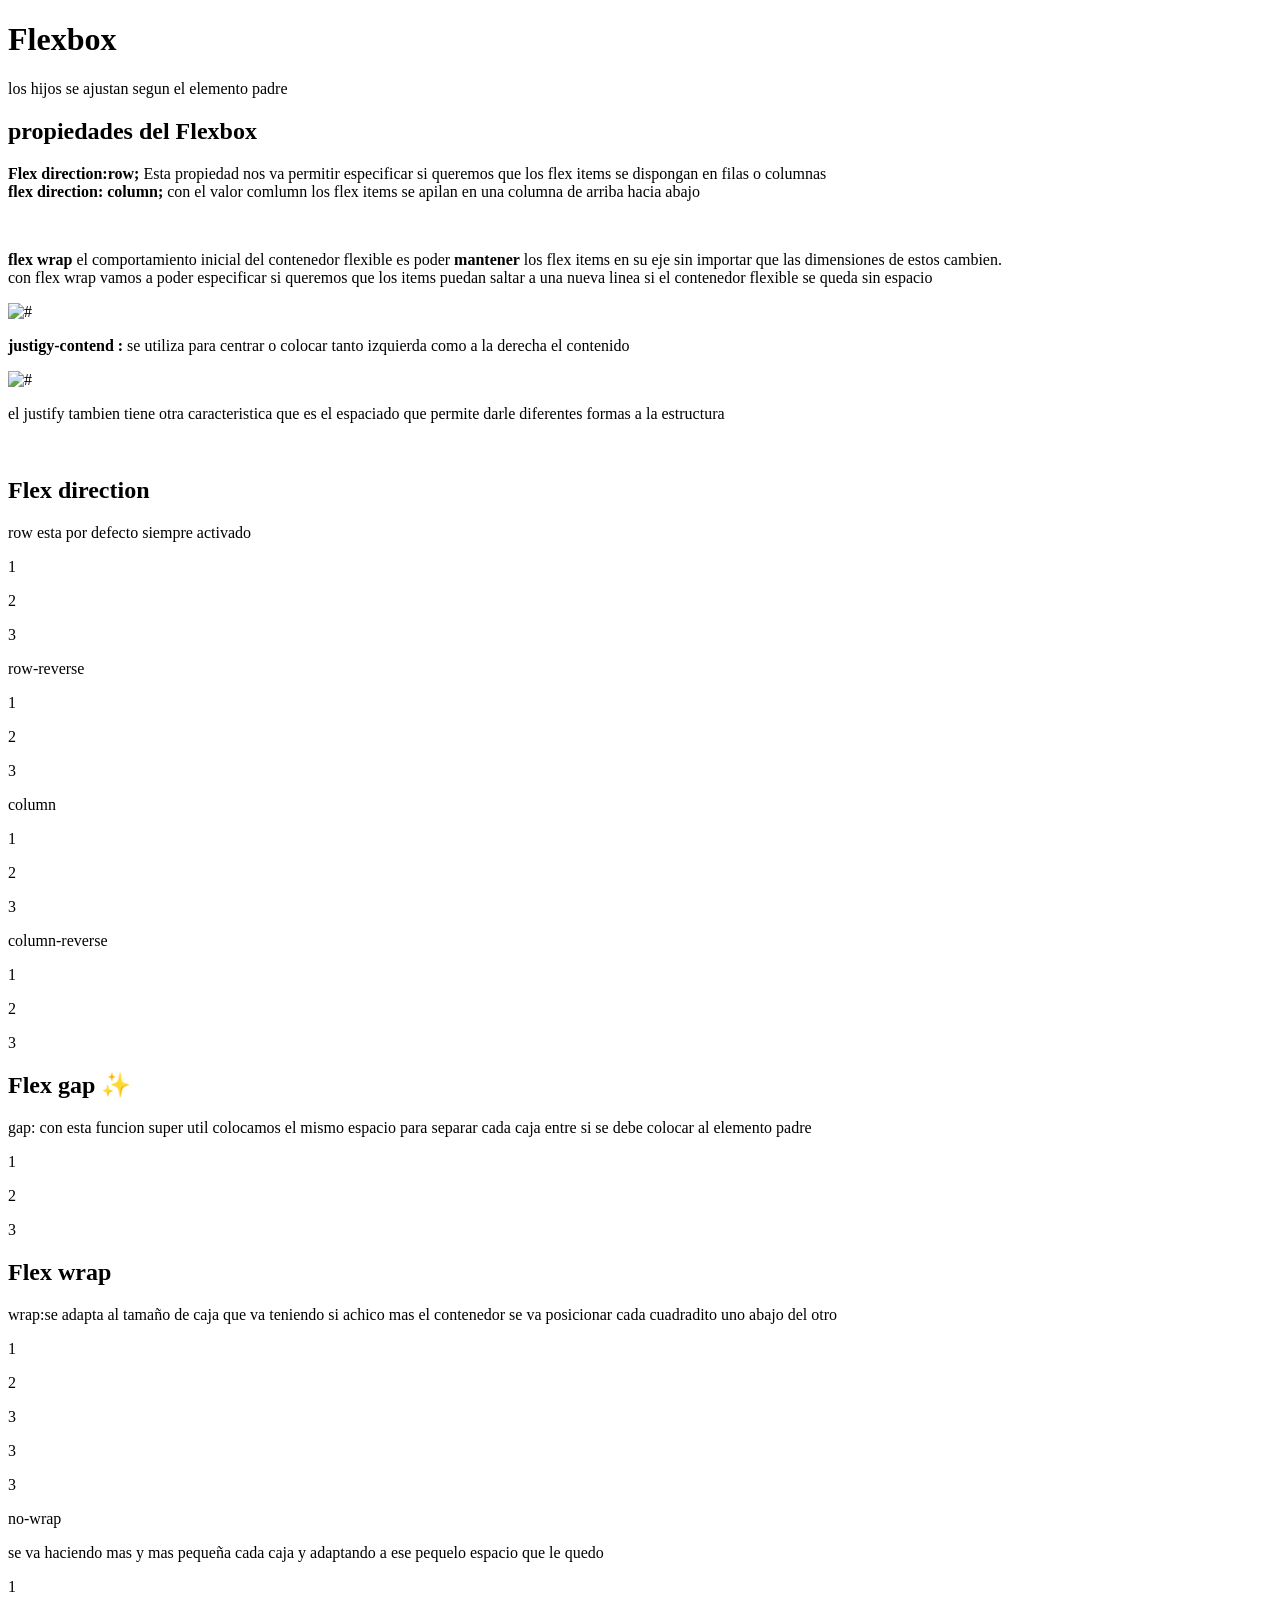
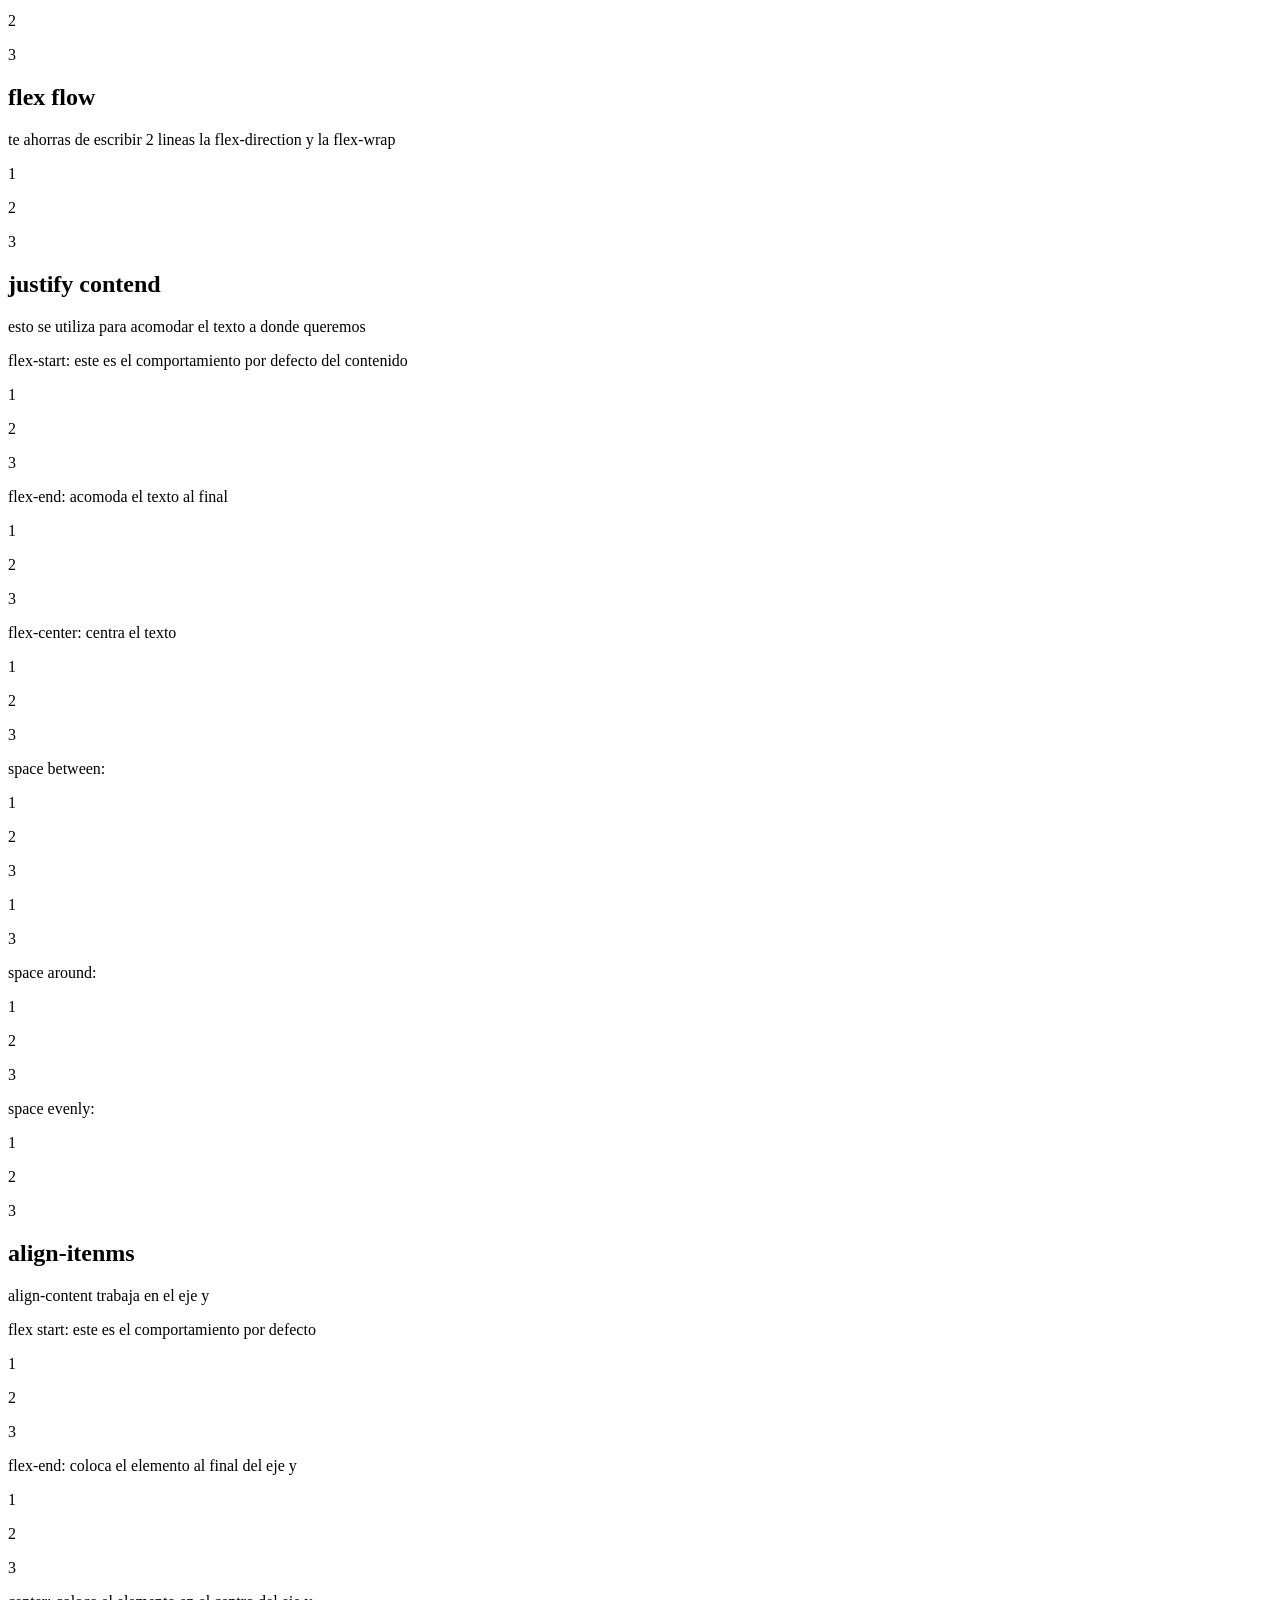
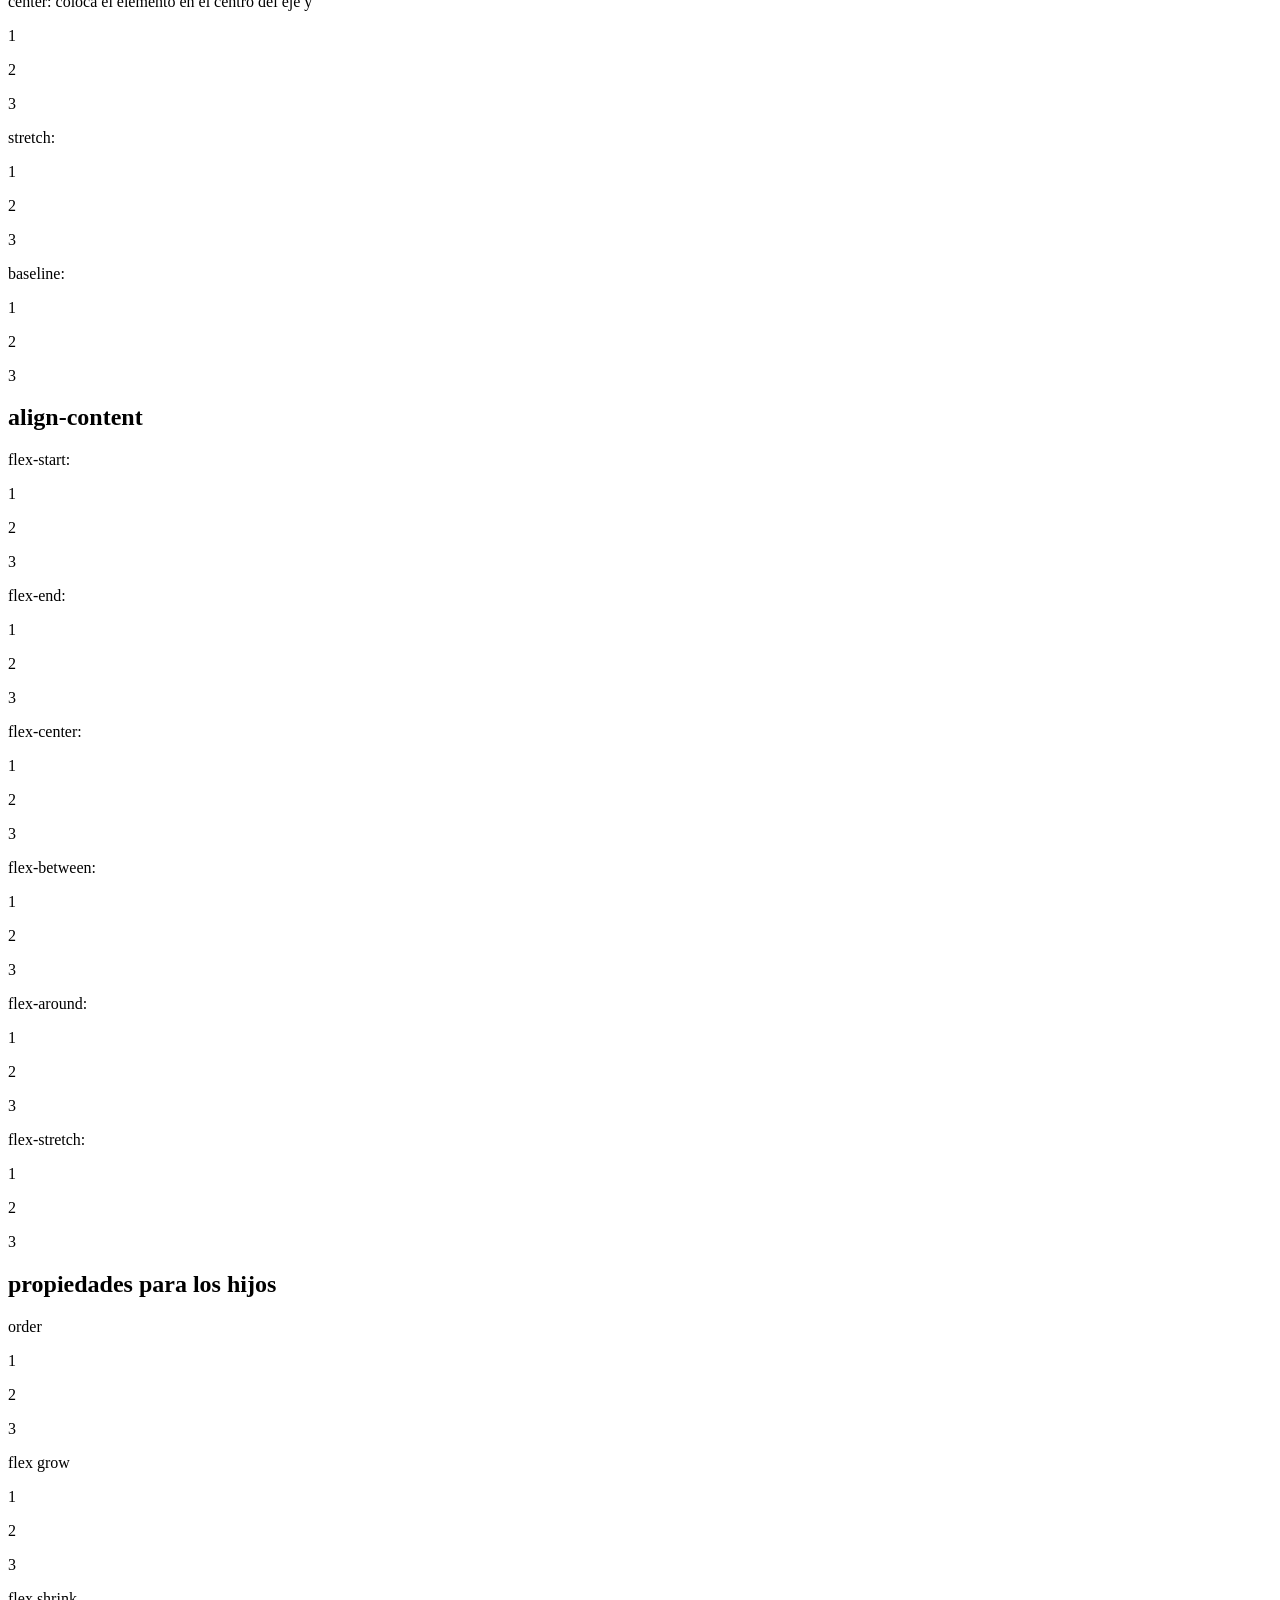
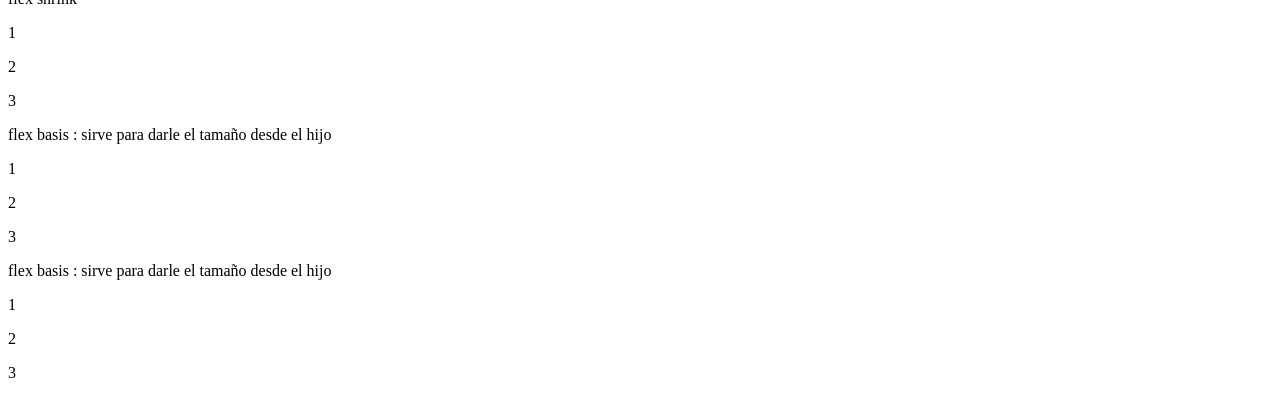
==== index.html @ 01ce9abe "Agregado nuevos estilos CSS" ====
<!DOCTYPE html>
<html lang="en">
  <head>
    <meta charset="UTF-8" />
    <meta name="viewport" content="width=device-width, initial-scale=1.0" />
    <title>CSS III</title>
    <link rel="stylesheet" href="/week_3/day_1/css/style.css" />
  </head>
  <body>
    <header>
      <h1>Flexbox</h1>
      <p>los hijos se ajustan segun el elemento padre</p>
    </header>
    <main>
      <div class="separador"></div>
      <section>
        <h2>propiedades del Flexbox</h2>
        <p>
          <strong>Flex direction:row;</strong> Esta propiedad nos va permitir
          especificar si queremos que los flex items se dispongan en filas o
          columnas
          <br />
          <strong>flex direction: column;</strong> con el valor comlumn los flex
          items se apilan en una columna de arriba hacia abajo
        </p>
        <div class="container-img">
          <img src="/week_3/day_1/img/flex.png" alt="" />
        </div>
        <p>
          <strong>flex wrap</strong> el comportamiento inicial del contenedor
          flexible es poder <b>mantener</b> los flex items en su eje sin
          importar que las dimensiones de estos cambien.
          <br />
          con flex wrap vamos a poder especificar si queremos que los items
          puedan saltar a una nueva linea si el contenedor flexible se queda sin
          espacio
        </p>
        <div class="container-img">
          <img src="/week_3/day_1/img/wrap.png" alt="#" />
        </div>
        <p>
          <strong>justigy-contend :</strong> se utiliza para centrar o colocar
          tanto izquierda como a la derecha el contenido
        </p>
        <div class="container-img">
          <img src="/week_3/day_1/img/justyfi.png" alt="#" srcset="" />
        </div>
        <p>
          el justify tambien tiene otra caracteristica que es el espaciado que
          permite darle diferentes formas a la estructura
        </p>
        <div class="container-img">
          <img src="/week_3/day_1/img/content.png" alt="" />
        </div>
      </section>
      <div class="separador"></div>

      <section>
        <h2>Flex direction</h2>
        <p>row esta por defecto siempre activado</p>
        <div class="container row">
          <div class="caja-flex">
            <p>1</p>
          </div>
          <div class="caja-flex">
            <p>2</p>
          </div>
          <div class="caja-flex">
            <p>3</p>
          </div>
        </div>
        <p>row-reverse</p>
        <div class="container reverse">
          <div class="caja-flex">
            <p>1</p>
          </div>
          <div class="caja-flex">
            <p>2</p>
          </div>
          <div class="caja-flex">
            <p>3</p>
          </div>
        </div>
        <p>column</p>
        <div class="container column">
          <div class="caja-flex">
            <p>1</p>
          </div>
          <div class="caja-flex">
            <p>2</p>
          </div>
          <div class="caja-flex">
            <p>3</p>
          </div>
        </div>
        <p>column-reverse</p>
        <div class="container column-reverse">
          <div class="caja-flex">
            <p>1</p>
          </div>
          <div class="caja-flex">
            <p>2</p>
          </div>
          <div class="caja-flex">
            <p>3</p>
          </div>
        </div>
      </section>
      <div class="separador"></div>
      <section>
        <h2>Flex gap ✨</h2>
        <p>
          gap: con esta funcion super util colocamos el mismo espacio para
          separar cada caja entre si se debe colocar al elemento padre
        </p>
        <div class="container gap">
          <div class="caja-flex">
            <p>1</p>
          </div>
          <div class="caja-flex">
            <p>2</p>
          </div>
          <div class="caja-flex">
            <p>3</p>
          </div>
        </div>
      </section>
      <div class="separador"></div>
      <section>
        <h2>Flex wrap</h2>
        <p>
          wrap:se adapta al tamaño de caja que va teniendo si achico mas el
          contenedor se va posicionar cada cuadradito uno abajo del otro
        </p>
        <div class="container wrap">
          <div class="caja-flex">
            <p>1</p>
          </div>
          <div class="caja-flex">
            <p>2</p>
          </div>
          <div class="caja-flex">
            <p>3</p>
          </div>
          <div class="caja-flex">
            <p>3</p>
          </div>
          <div class="caja-flex">
            <p>3</p>
          </div>
        </div>
        <p>no-wrap</p>
        <p>
          se va haciendo mas y mas pequeña cada caja y adaptando a ese pequelo
          espacio que le quedo
        </p>
        <div class="container no-wrap">
          <div class="caja-flex">
            <p>1</p>
          </div>
          <div class="caja-flex">
            <p>2</p>
          </div>
          <div class="caja-flex">
            <p>3</p>
          </div>
        </div>
      </section>
      <div class="separador"></div>
      <section>
        <h2>flex flow</h2>
        <p>te ahorras de escribir 2 lineas la flex-direction y la flex-wrap</p>
        <div class="container flow">
          <div class="caja-flex">
            <p>1</p>
          </div>
          <div class="caja-flex">
            <p>2</p>
          </div>
          <div class="caja-flex">
            <p>3</p>
          </div>
        </div>
      </section>
      <div class="separador"></div>
      <section>
        <h2>justify contend</h2>
        <p>esto se utiliza para acomodar el texto a donde queremos</p>
        <p>flex-start: este es el comportamiento por defecto del contenido</p>
        <div class="container jc-stark">
          <div class="caja-flex">
            <p>1</p>
          </div>
          <div class="caja-flex">
            <p>2</p>
          </div>
          <div class="caja-flex">
            <p>3</p>
          </div>
        </div>
        <p>flex-end: acomoda el texto al final</p>
        <div class="container flex-end">
          <div class="caja-flex">
            <p>1</p>
          </div>
          <div class="caja-flex">
            <p>2</p>
          </div>
          <div class="caja-flex">
            <p>3</p>
          </div>
        </div>
        <p>flex-center: centra el texto</p>
        <div class="container center">
          <div class="caja-flex">
            <p>1</p>
          </div>
          <div class="caja-flex">
            <p>2</p>
          </div>
          <div class="caja-flex">
            <p>3</p>
          </div>
        </div>
        <p>space between:</p>
        <div class="container between">
          <div class="caja-flex">
            <p>1</p>
          </div>
          <div class="caja-flex">
            <p>2</p>
          </div>
          <div class="caja-flex">
            <p>3</p>
          </div>
        </div>
        <div class="container between">
          <div class="caja-flex">
            <p>1</p>
          </div>
          <div class="caja-flex">
            <p>3</p>
          </div>
        </div>
        <p>space around:</p>
        <div class="container around">
          <div class="caja-flex">
            <p>1</p>
          </div>
          <div class="caja-flex">
            <p>2</p>
          </div>
          <div class="caja-flex">
            <p>3</p>
          </div>
        </div>
        <p>space evenly:</p>
        <div class="container evenly">
          <div class="caja-flex">
            <p>1</p>
          </div>
          <div class="caja-flex">
            <p>2</p>
          </div>
          <div class="caja-flex">
            <p>3</p>
          </div>
        </div>
      </section>
      <div class="separador"></div>
      <section>
        <h2>align-itenms</h2>
        <p>align-content trabaja en el eje y</p>
        <p>flex start: este es el comportamiento por defecto</p>
        <div class="column-container start">
          <div class="caja-flex">
            <p>1</p>
          </div>
          <div class="caja-flex">
            <p>2</p>
          </div>
          <div class="caja-flex">
            <p>3</p>
          </div>
        </div>
        <p>flex-end: coloca el elemento al final del eje y</p>
        <div class="column-container end">
          <div class="caja-flex">
            <p>1</p>
          </div>
          <div class="caja-flex">
            <p>2</p>
          </div>
          <div class="caja-flex">
            <p>3</p>
          </div>
        </div>
        <p>center: coloca el elemento en el centro del eje y</p>
        <div class="column-container center-alig">
          <div class="caja-flex">
            <p>1</p>
          </div>
          <div class="caja-flex">
            <p>2</p>
          </div>
          <div class="caja-flex">
            <p>3</p>
          </div>
        </div>
        <p>stretch:</p>
        <div class="column-container-stretch align-stretch">
          <div class="caja-flex-nueva">
            <p>1</p>
          </div>
          <div class="caja-flex-nueva">
            <p>2</p>
          </div>
          <div class="caja-flex-nueva">
            <p>3</p>
          </div>
        </div>
        <p>baseline:</p>
        <div class="column-container align-baseline">
          <div class="caja-flex-baseline baseline-1">
            <p>1</p>
          </div>
          <div class="caja-flex-baseline baseline-2">
            <p>2</p>
          </div>
          <div class="caja-flex-baseline baseline-3">
            <p>3</p>
          </div>
        </div>
      </section>
      <div class="separador"></div>
      <section>
        <h2>align-content</h2>
        <p>flex-start:</p>
        <div class="ac-container ac-stark">
          <div class="caja-flex">
            <p>1</p>
          </div>
          <div class="caja-flex">
            <p>2</p>
          </div>
          <div class="caja-flex">
            <p>3</p>
          </div>
        </div>
        <p>flex-end:</p>
        <div class="ac-container ac-end">
          <div class="caja-flex">
            <p>1</p>
          </div>
          <div class="caja-flex">
            <p>2</p>
          </div>
          <div class="caja-flex">
            <p>3</p>
          </div>
        </div>

        <p>flex-center:</p>
        <div class="ac-container ac-center">
          <div class="caja-flex">
            <p>1</p>
          </div>
          <div class="caja-flex">
            <p>2</p>
          </div>
          <div class="caja-flex">
            <p>3</p>
          </div>
        </div>
        <p>flex-between:</p>
        <div class="ac-container ac-between">
          <div class="caja-flex">
            <p>1</p>
          </div>
          <div class="caja-flex">
            <p>2</p>
          </div>
          <div class="caja-flex">
            <p>3</p>
          </div>
        </div>

        <p>flex-around:</p>
        <div class="ac-container ac-around">
          <div class="caja-flex">
            <p>1</p>
          </div>
          <div class="caja-flex">
            <p>2</p>
          </div>
          <div class="caja-flex">
            <p>3</p>
          </div>
        </div>

        <p>flex-stretch:</p>
        <div class="ac-container ac-stretch">
          <div class="caja-flex caja-stretch">
            <p>1</p>
          </div>
          <div class="caja-flex caja-stretch">
            <p>2</p>
          </div>
          <div class="caja-flex caja-stretch">
            <p>3</p>
          </div>
        </div>
      </section>
      <div class="separador"></div>
      <section>
        <h2>propiedades para los hijos</h2>
        <p>order</p>
        <div class="container flex">
          <div class="caja-flex order1">
            <p>1</p>
          </div>
          <div class="caja-flex order2">
            <p>2</p>
          </div>
          <div class="caja-flex order3">
            <p>3</p>
          </div>
        </div>
        <p>flex grow</p>
        <div class="container flex">
          <div class="caja-flex grow1">
            <p>1</p>
          </div>
          <div class="caja-flex grow2">
            <p>2</p>
          </div>
          <div class="caja-flex grow3">
            <p>3</p>
          </div>
        </div>
        <p>flex shrink</p>
        <div class="container flex contenedor-shrink">
          <div class="caja-flex shrink-1">
            <p>1</p>
          </div>
          <div class="caja-flex shrink-2">
            <p>2</p>
          </div>
          <div class="caja-flex shrink-3">
            <p>3</p>
          </div>
        </div>
        <p>flex basis : sirve para darle el tamaño desde el hijo</p>
        <div class="container flex">
          <div class="caja-flex basis1">
            <p>1</p>
          </div>
          <div class="caja-flex basis2">
            <p>2</p>
          </div>
          <div class="caja-flex basis3">
            <p>3</p>
          </div>
        </div>
        <p>flex basis : sirve para darle el tamaño desde el hijo</p>
        <div class="container flex self">
          <div class="caja-flex self-1">
            <p>1</p>
          </div>
          <div class="caja-flex self-2">
            <p>2</p>
          </div>
          <div class="caja-flex self-3">
            <p>3</p>
          </div>
        </div>
      </section>
    </main>
  </body>
</html>
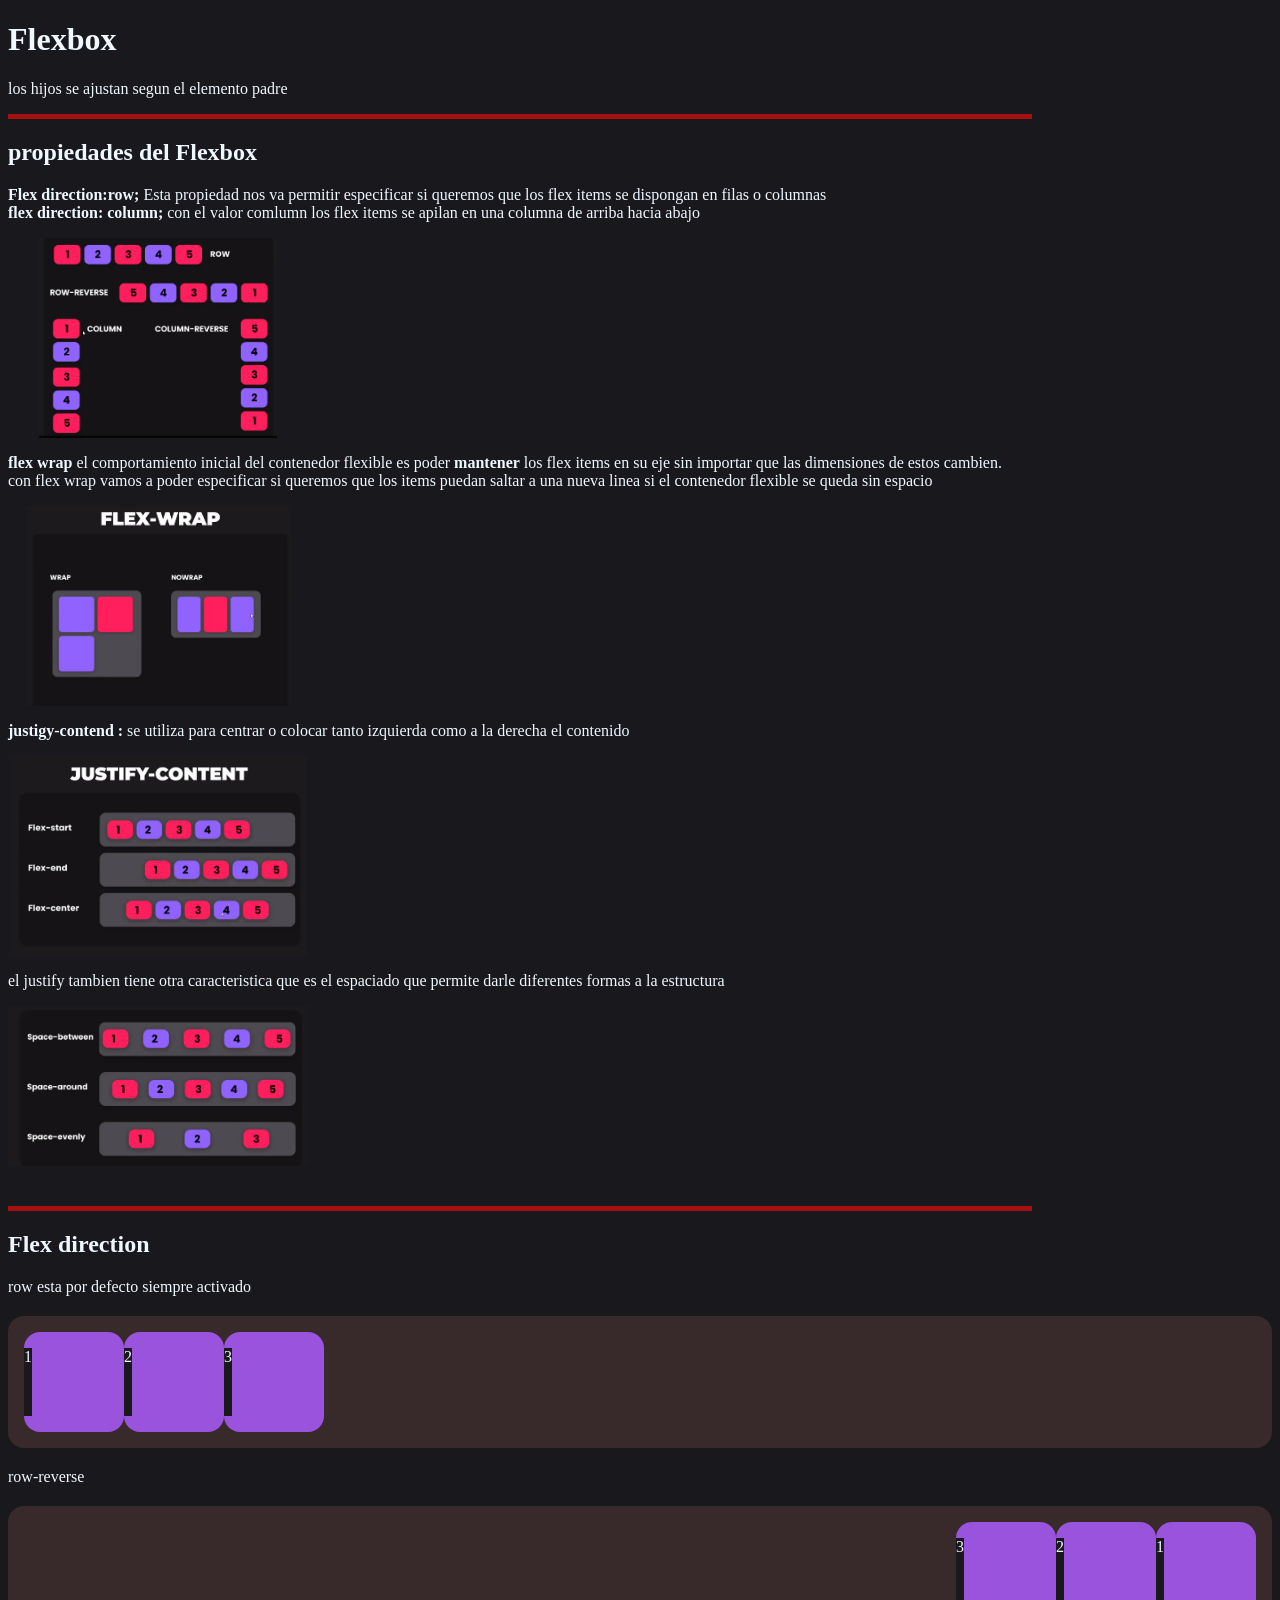
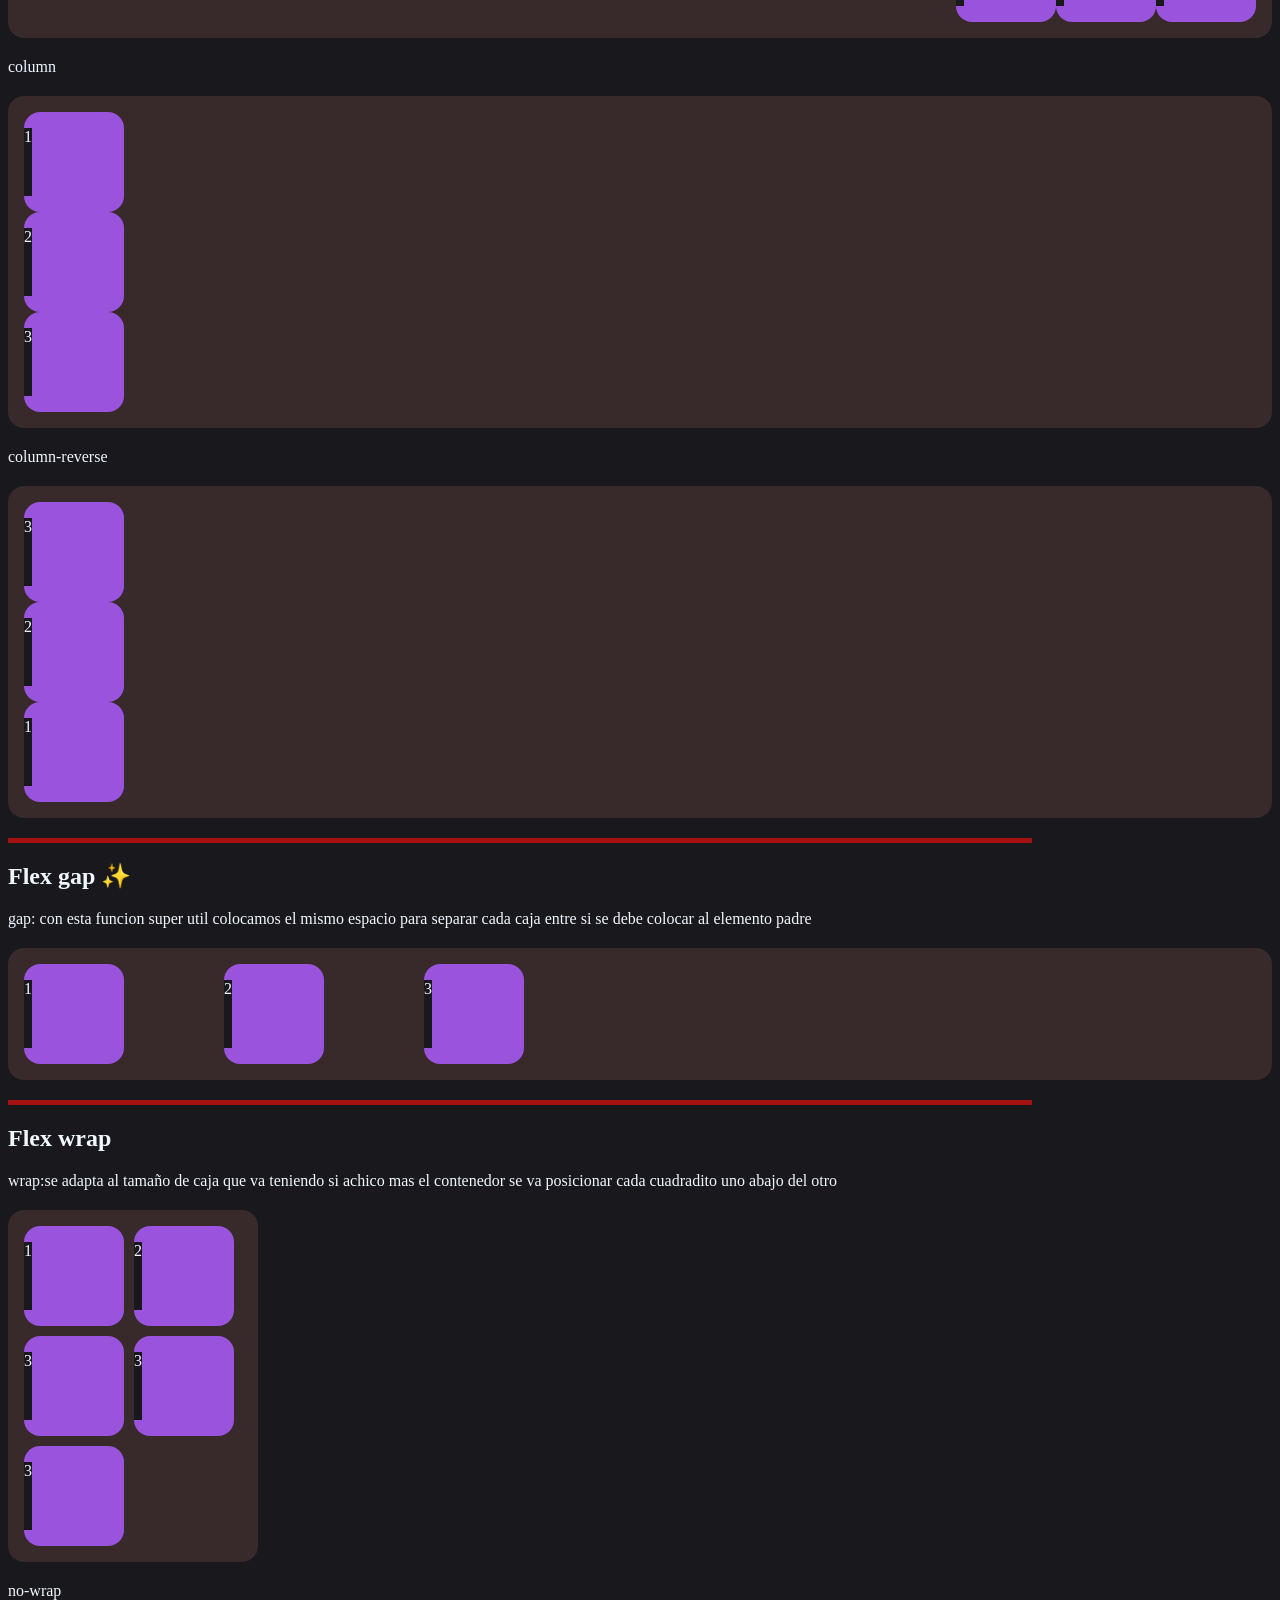
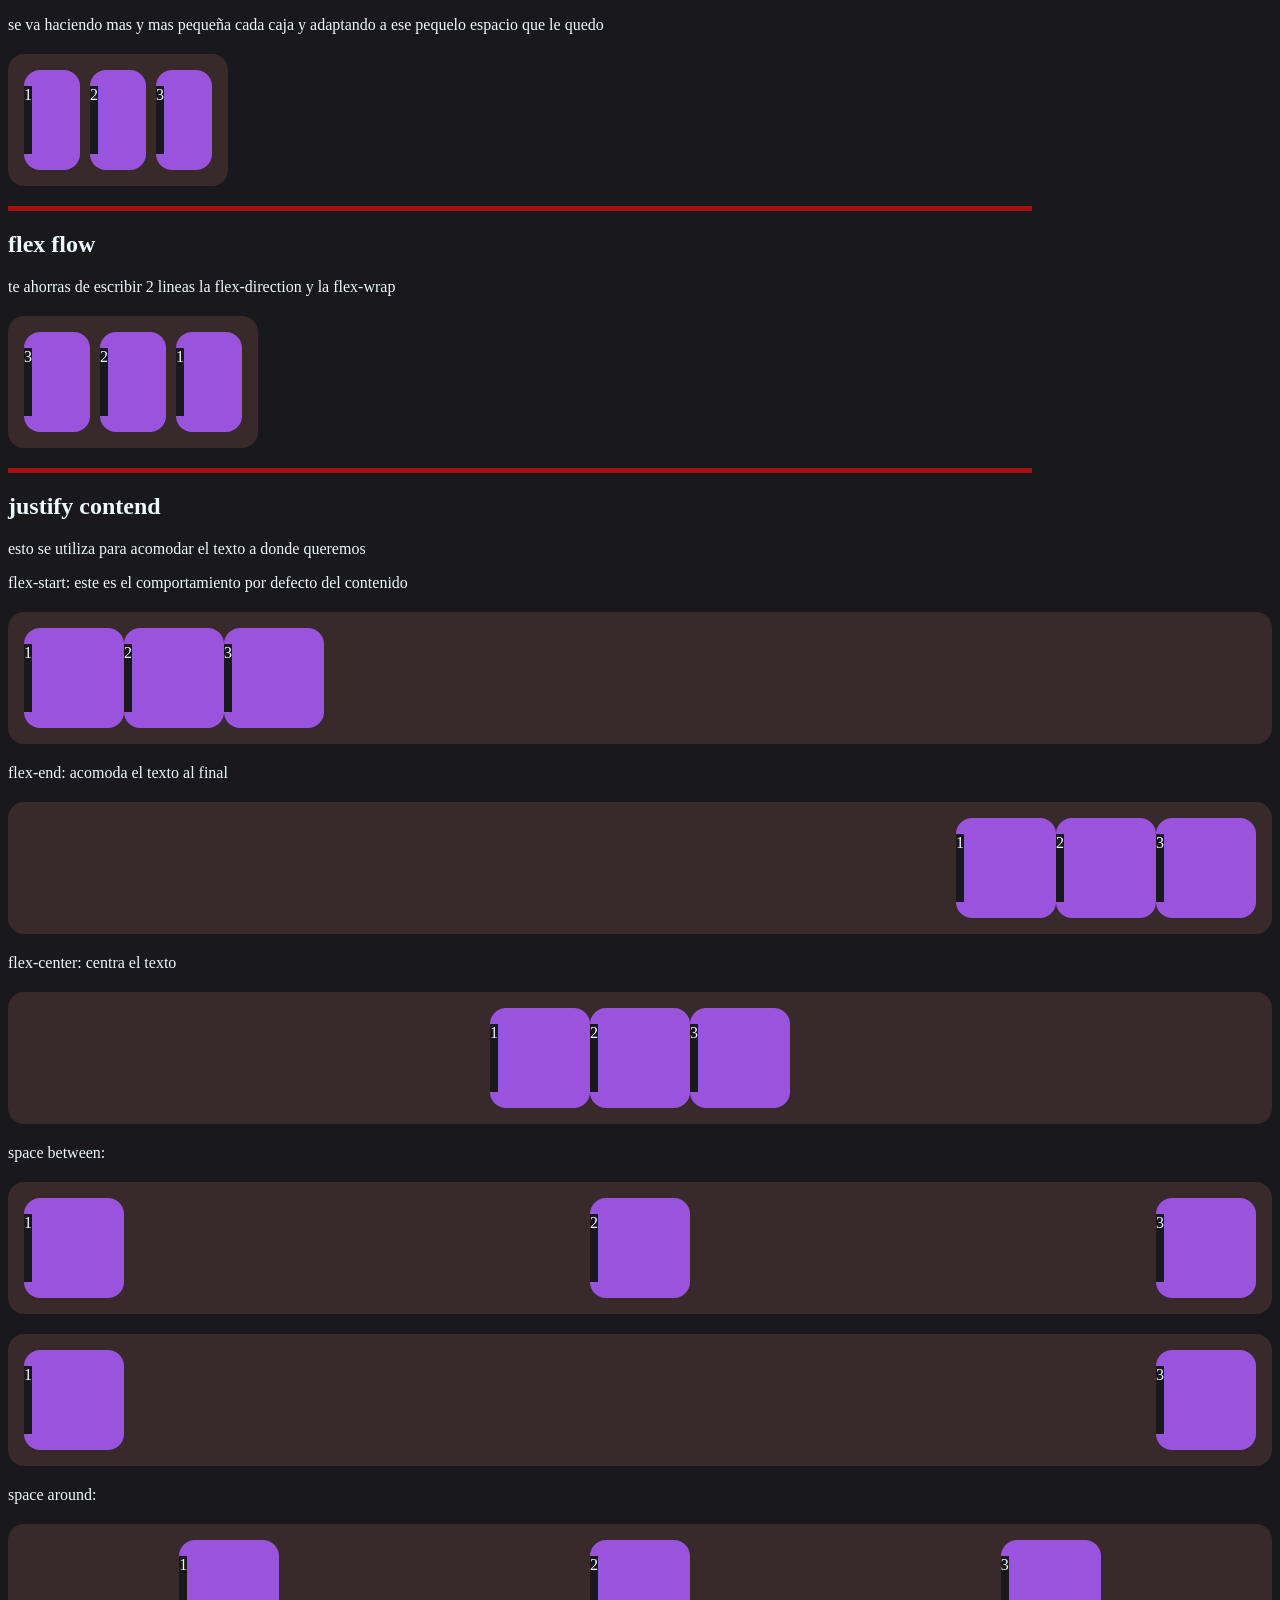
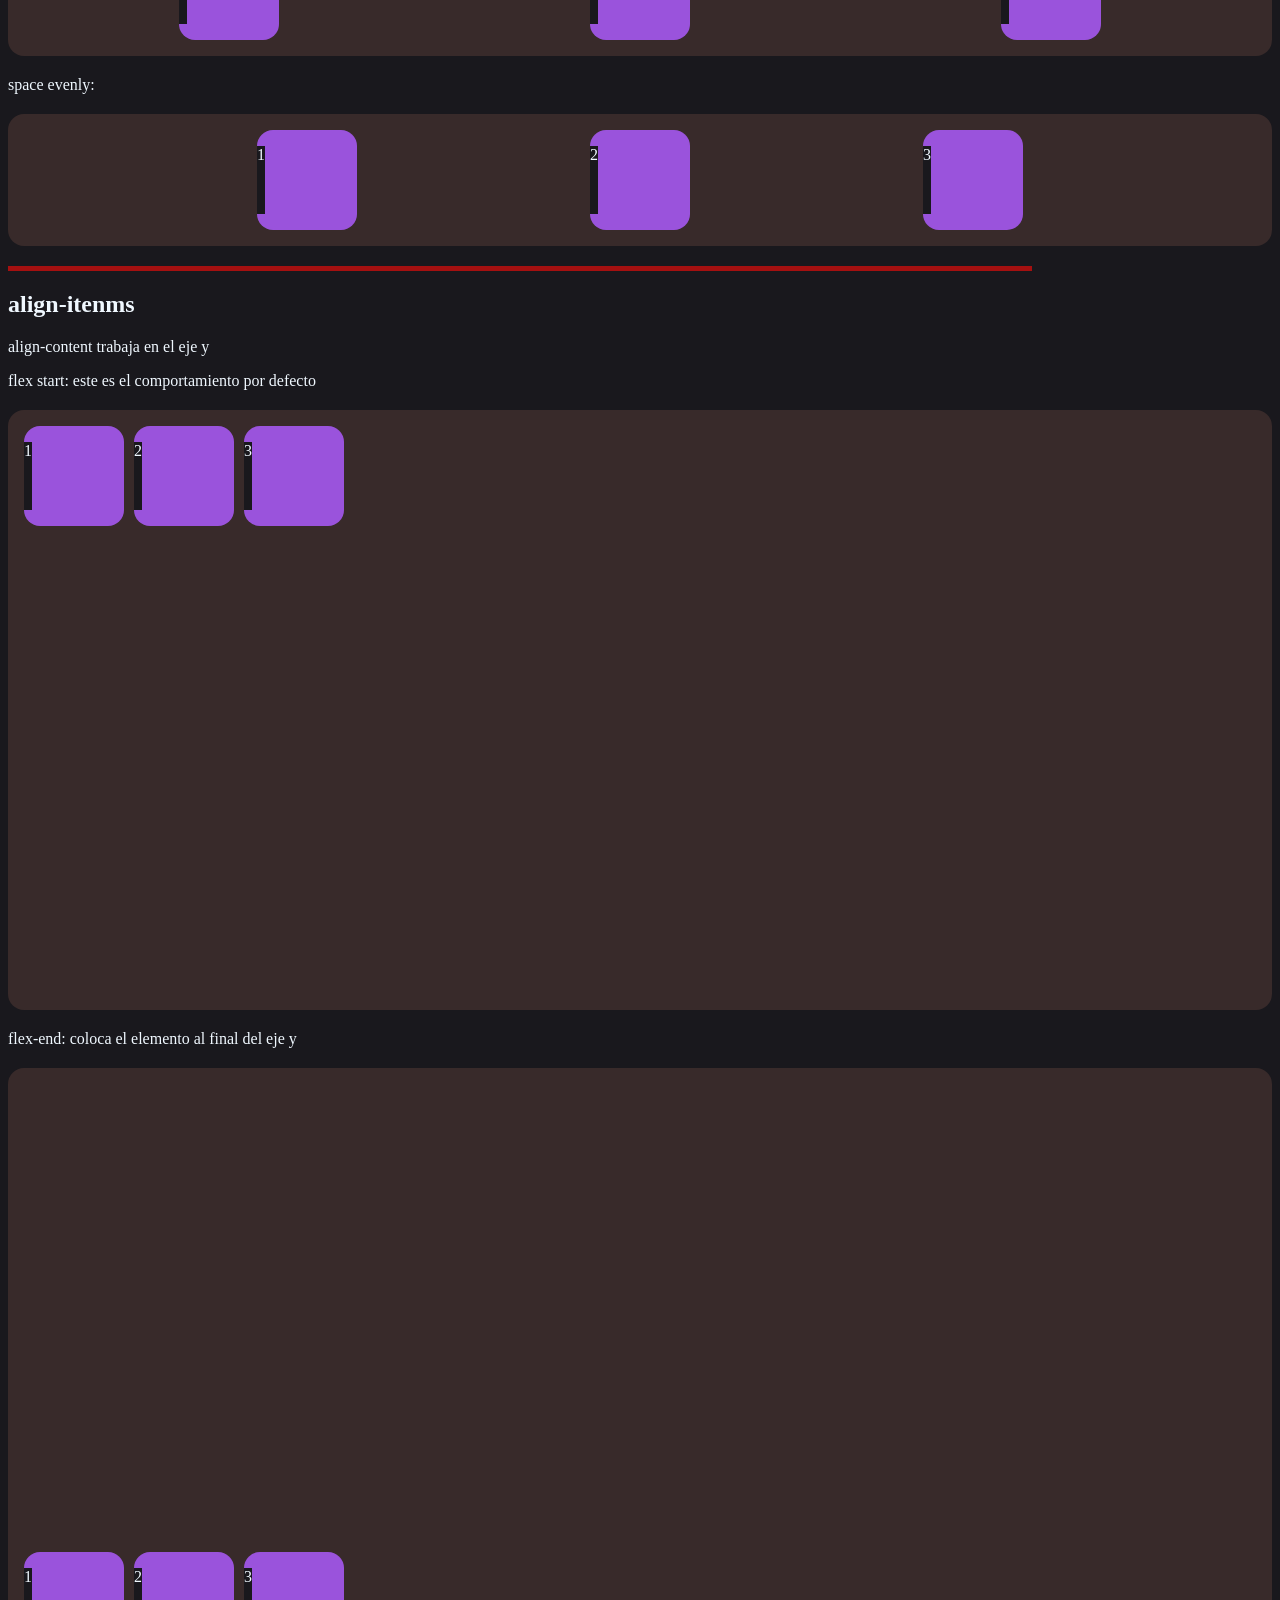
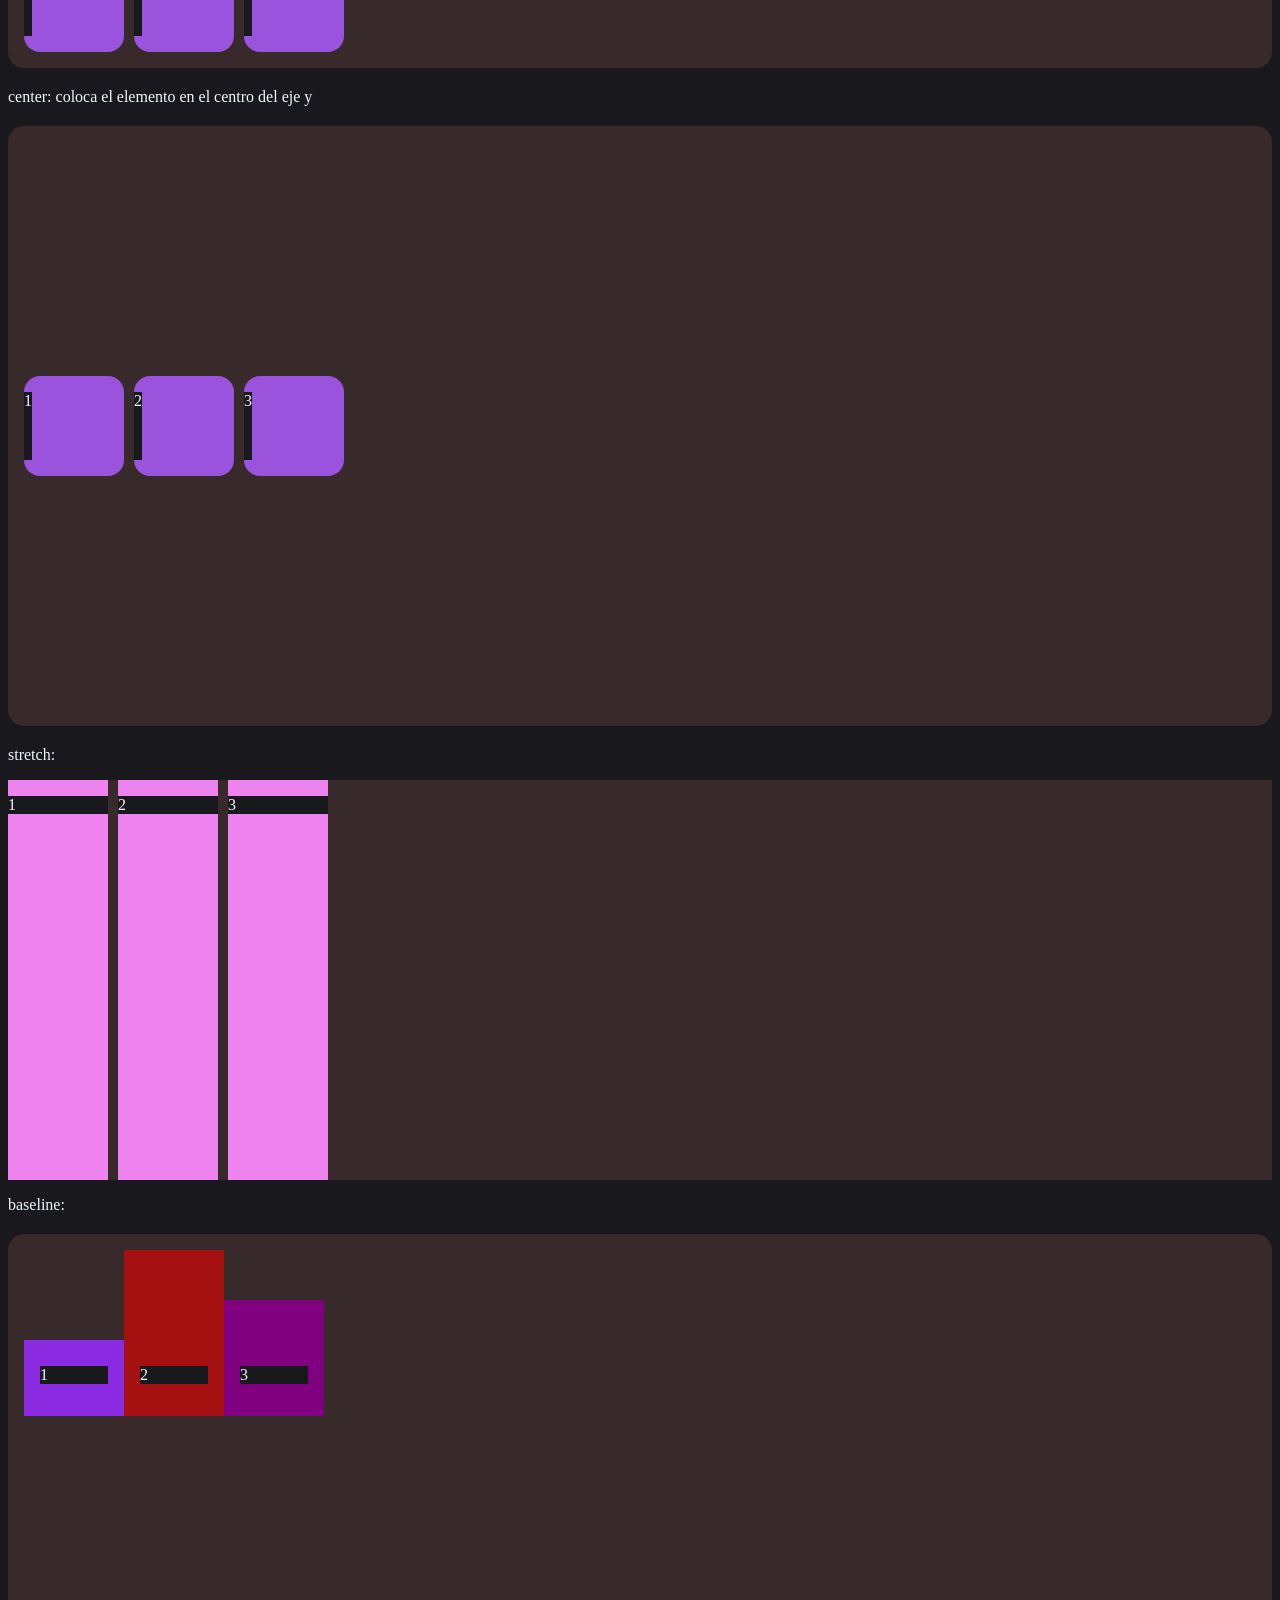
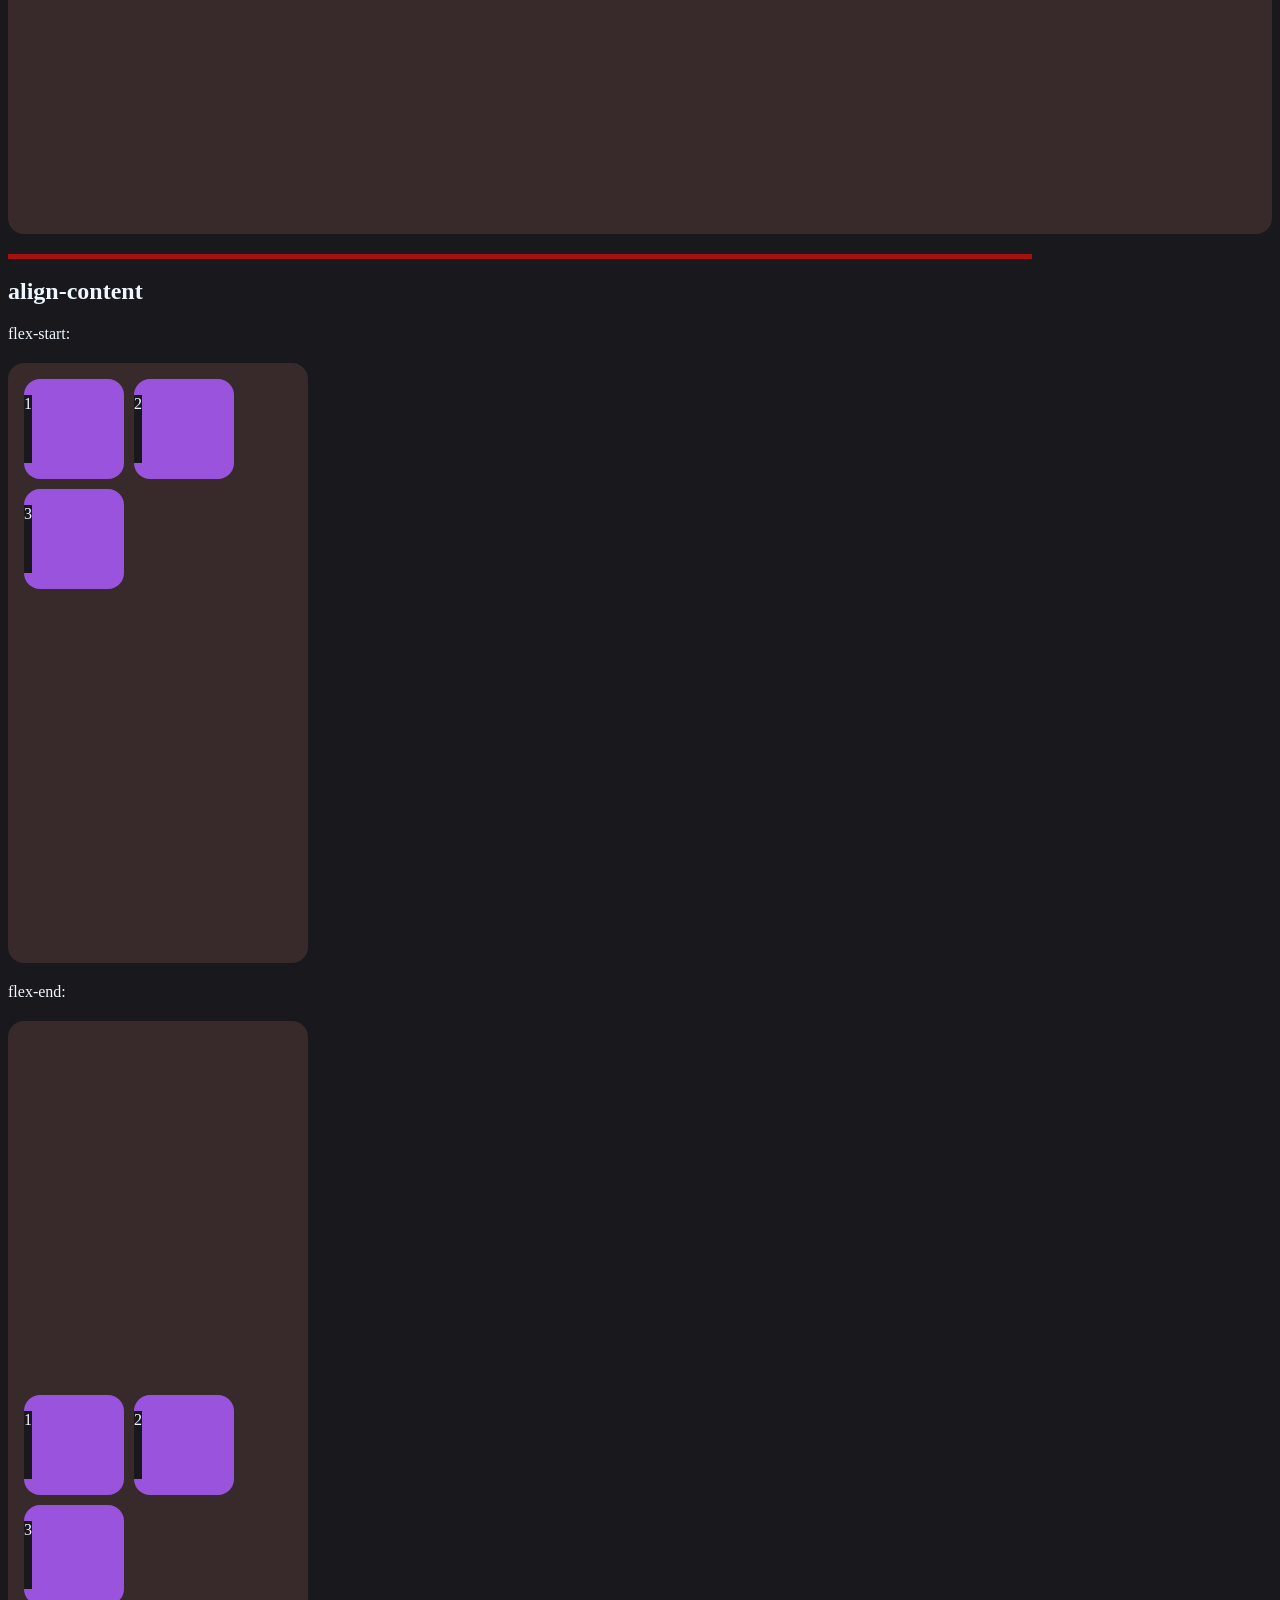
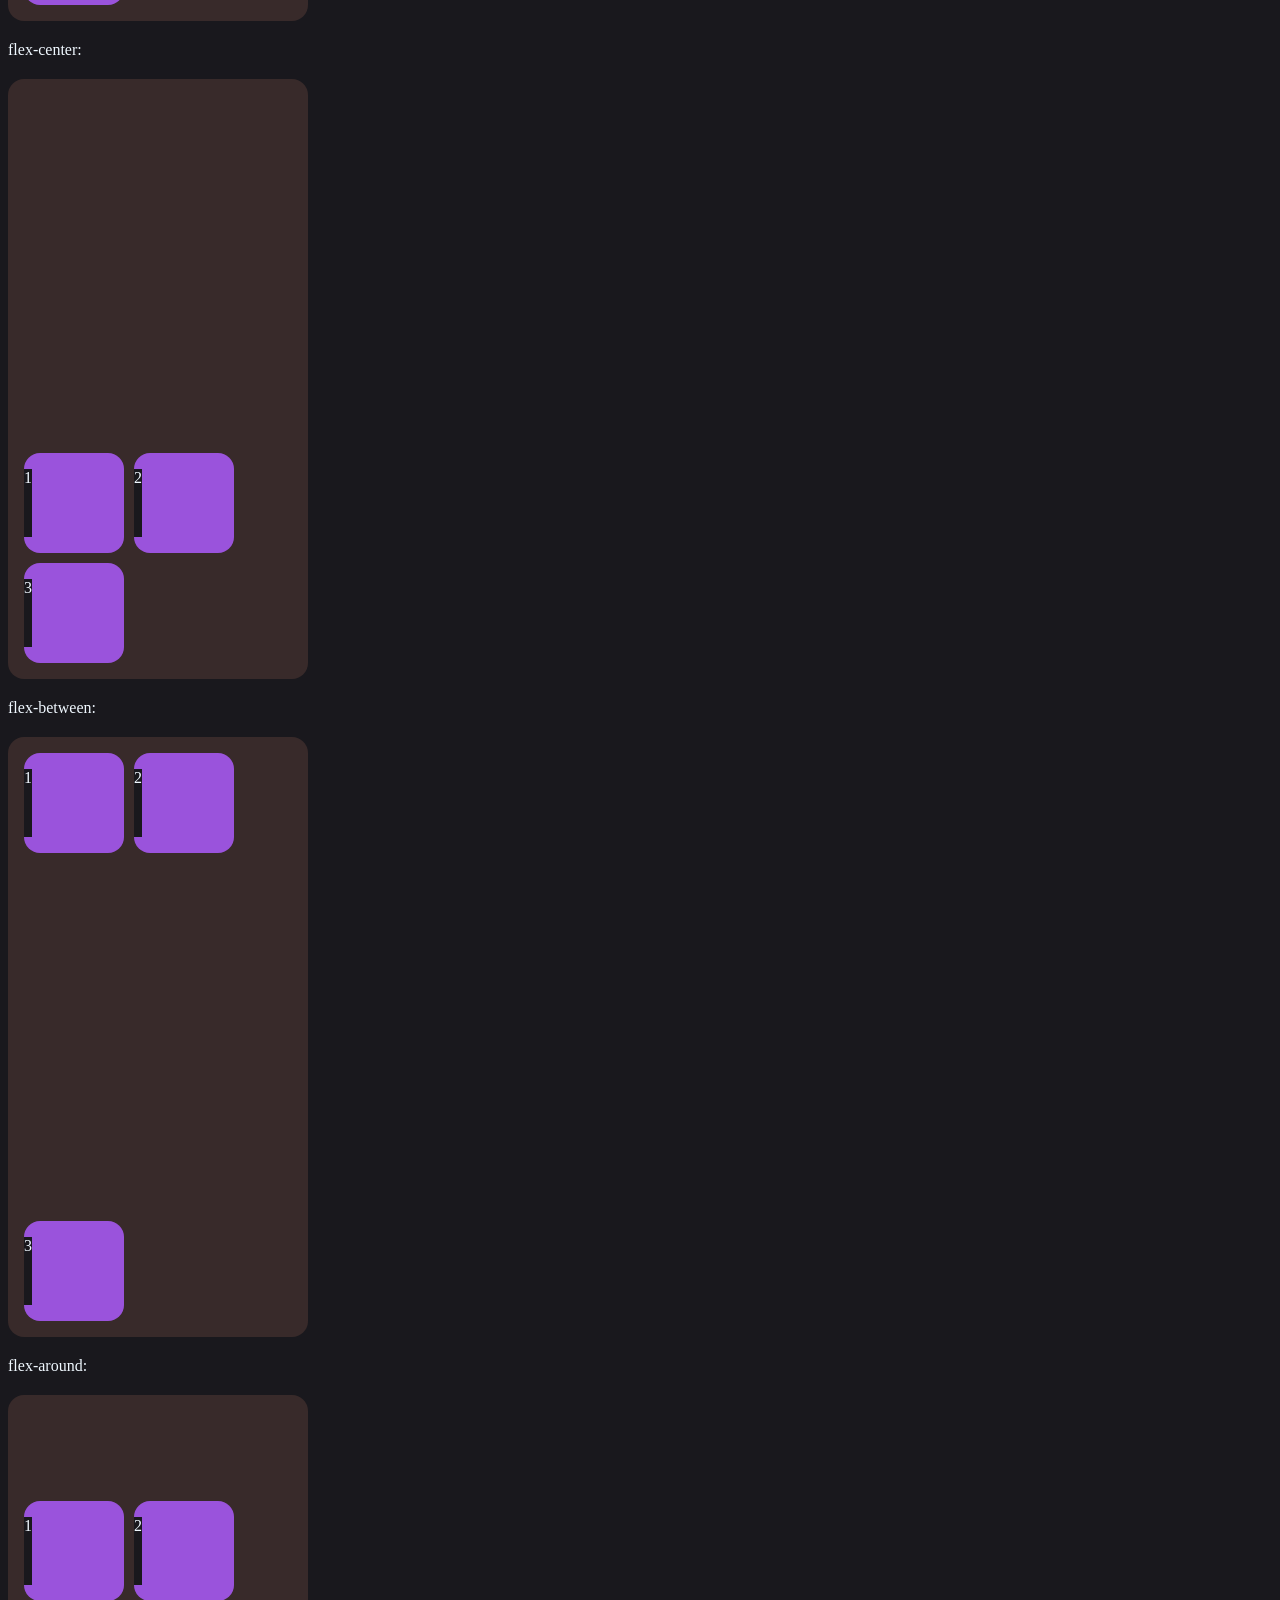
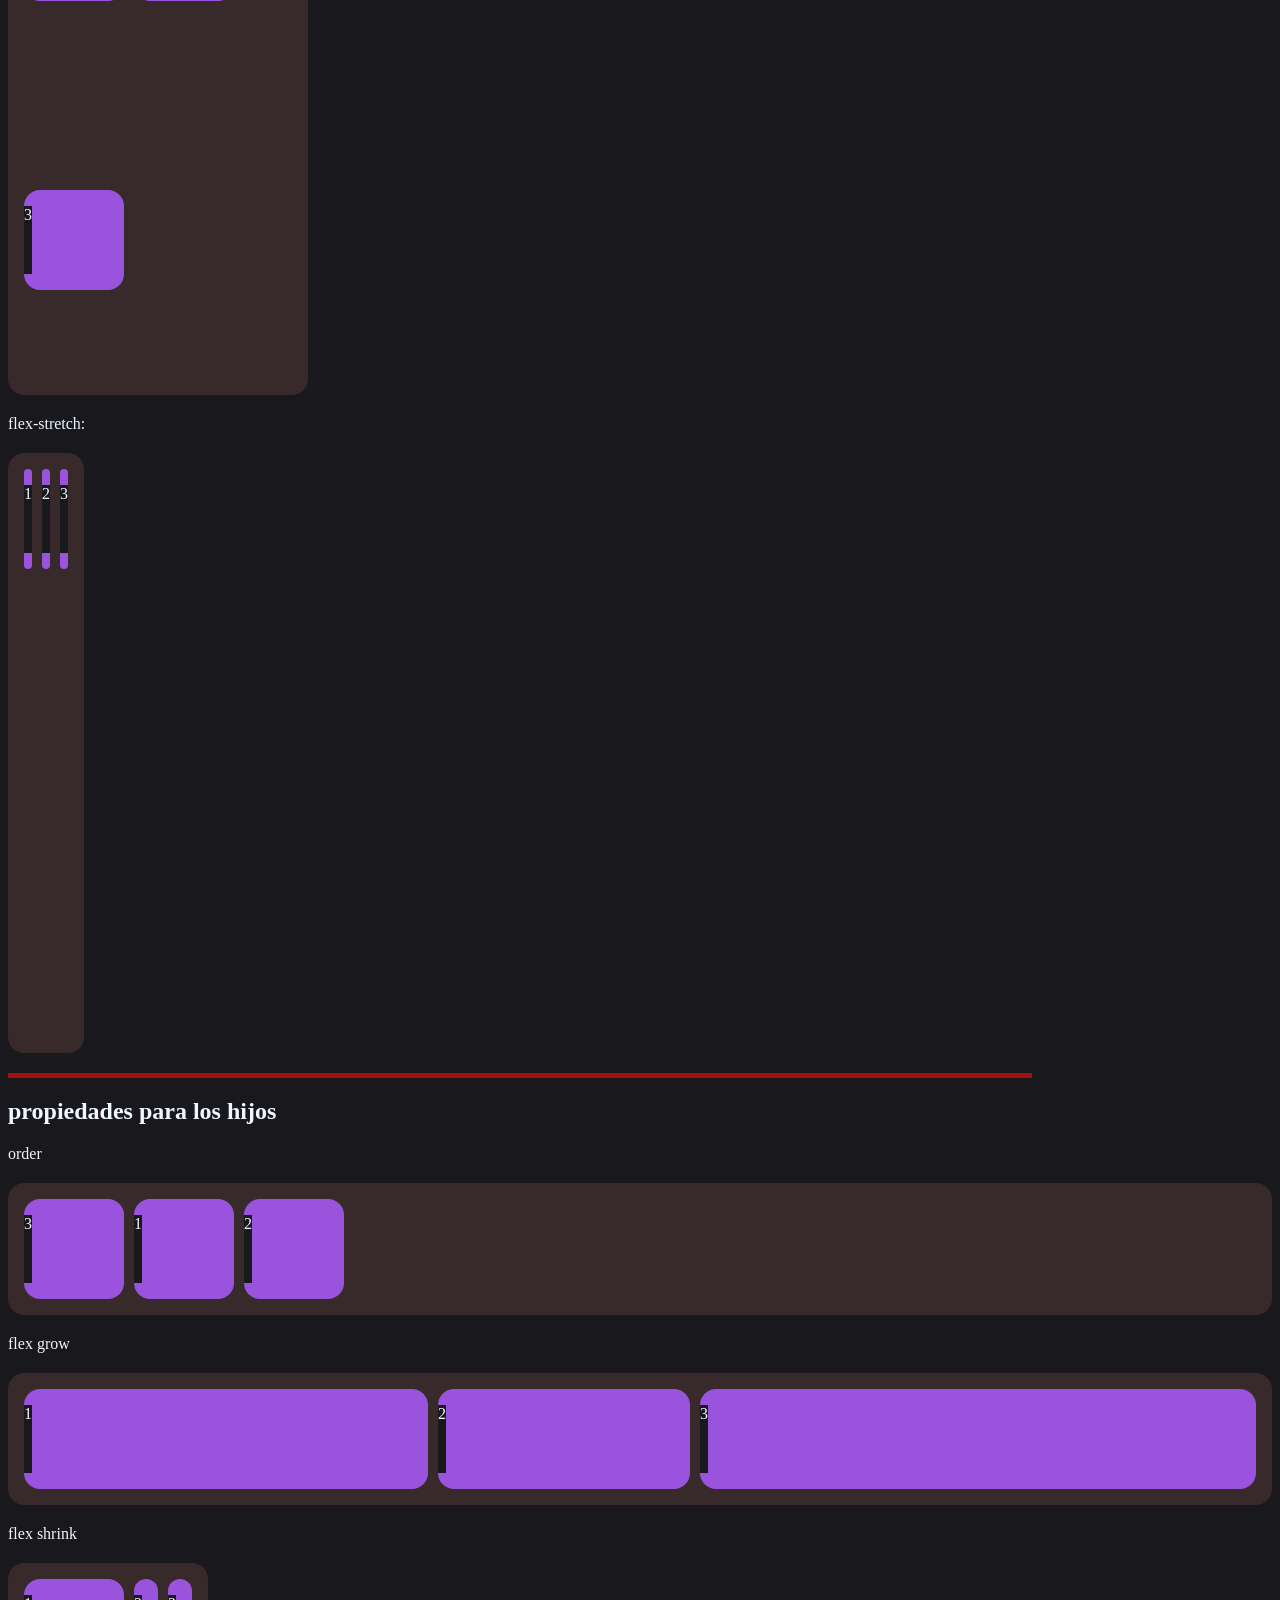
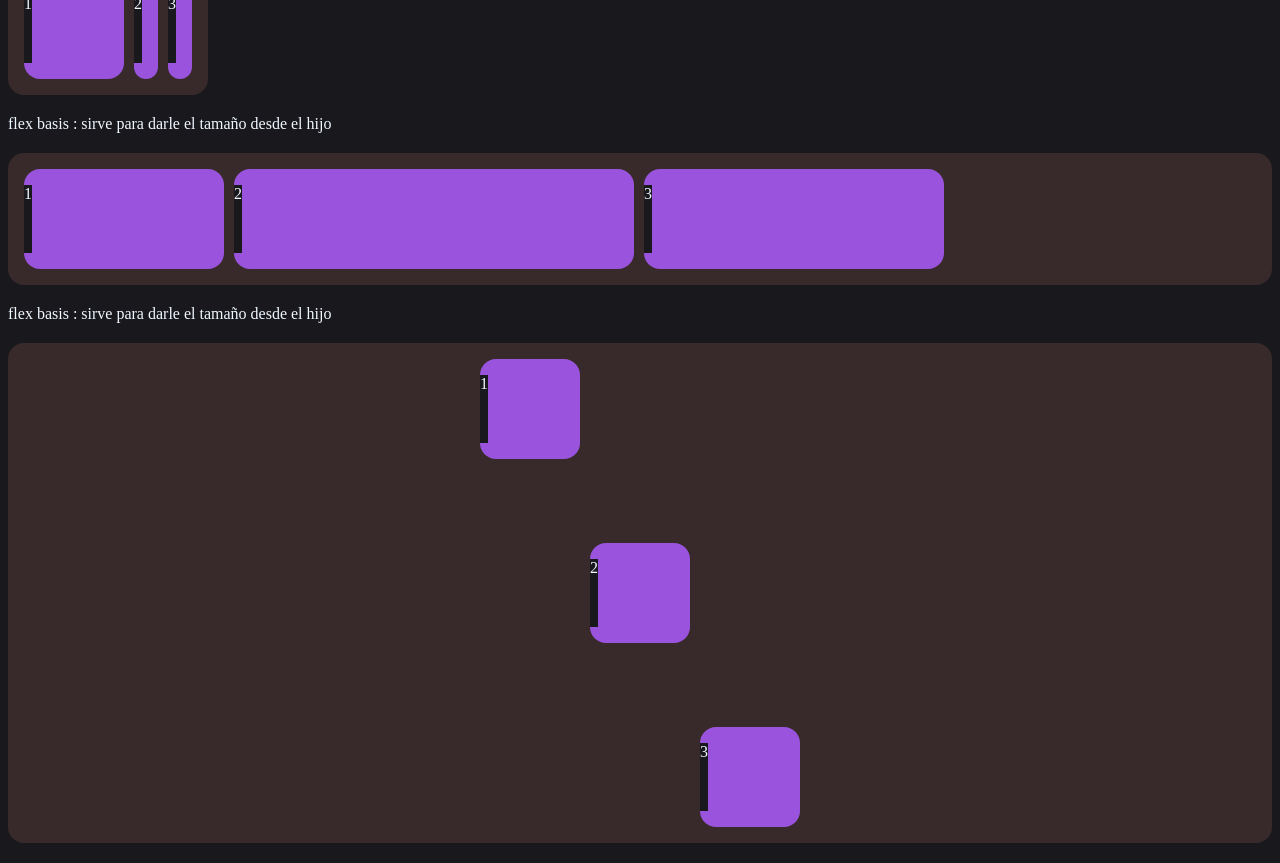
==== commit 1e97d70b: "ahora si" ====
--- a/index.html
+++ b/index.html
@@ -4,7 +4,7 @@
     <meta charset="UTF-8" />
     <meta name="viewport" content="width=device-width, initial-scale=1.0" />
     <title>CSS III</title>
-    <link rel="stylesheet" href="/week_3/day_1/css/style.css" />
+    <link rel="stylesheet" href="/css/style.css" />
   </head>
   <body>
     <header>
@@ -24,7 +24,7 @@
           items se apilan en una columna de arriba hacia abajo
         </p>
         <div class="container-img">
-          <img src="/week_3/day_1/img/flex.png" alt="" />
+          <img src="/img/flex.png" alt="flex.png" />
         </div>
         <p>
           <strong>flex wrap</strong> el comportamiento inicial del contenedor
@@ -36,21 +36,21 @@
           espacio
         </p>
         <div class="container-img">
-          <img src="/week_3/day_1/img/wrap.png" alt="#" />
+          <img src="/img/wrap.png" alt="wrap.png" />
         </div>
         <p>
           <strong>justigy-contend :</strong> se utiliza para centrar o colocar
           tanto izquierda como a la derecha el contenido
         </p>
         <div class="container-img">
-          <img src="/week_3/day_1/img/justyfi.png" alt="#" srcset="" />
+          <img src="/img/justyfi.png" alt="justyfi" srcset="" />
         </div>
         <p>
           el justify tambien tiene otra caracteristica que es el espaciado que
           permite darle diferentes formas a la estructura
         </p>
         <div class="container-img">
-          <img src="/week_3/day_1/img/content.png" alt="" />
+          <img src="/img/content.png" alt="" />
         </div>
       </section>
       <div class="separador"></div>
--- a/css/style.css
+++ b/css/style.css
@@ -0,0 +1,279 @@
+* {
+  background-color: rgb(25, 24, 29);
+  color: aliceblue;
+  box-sizing: border-box;
+  /* margin: 0;
+  padding: 0; */
+}
+.separador {
+  width: 80vw;
+  height: 5px;
+  background-color: rgb(165, 16, 16);
+}
+.container-img {
+  width: 300px; /* Ancho deseado para el contenedor */
+  height: 200px; /* Alto deseado para el contenedor */
+  overflow: hidden;
+}
+
+.container-img img {
+  max-width: 100%; /* La imagen no superará el ancho del contenedor */
+  max-height: 100%; /* La imagen no superará el alto del contenedor */
+  display: block; /* Para que la imagen se comporte correctamente con los valores de ancho y alto */
+  margin: auto; /* Para centrar la imagen horizontalmente dentro del contenedor */
+}
+.container {
+  background-color: rgb(56, 42, 42);
+  padding: 16px;
+  border-radius: 16px;
+  margin: 20px 0px;
+}
+.caja-flex {
+  background-color: rgb(154, 83, 220);
+  width: 100px;
+  height: 100px;
+  border-radius: 1rem;
+  display: flex;
+}
+.row {
+  display: flex;
+  flex-direction: row;
+}
+.reverse {
+  display: flex;
+  flex-direction: row-reverse;
+}
+.column {
+  display: flex;
+  flex-direction: column;
+}
+.column-reverse {
+  display: flex;
+  flex-direction: column-reverse;
+}
+.gap {
+  display: flex;
+  gap: 100px;
+}
+.wrap {
+  width: 250px;
+  display: flex;
+  flex-wrap: wrap;
+  gap: 10px;
+  /* max-width: max-content; */
+}
+.no-wrap {
+  width: 220px;
+  display: flex;
+  gap: 10px;
+  flex-wrap: nowrap;
+}
+.flow {
+  display: flex;
+  gap: 10px;
+  /* flex-direction: row-reverse;
+  flex-wrap: nowrap; */
+  flex-flow: nowrap row-reverse;
+  max-width: 250px;
+}
+/* justify content */
+.jc-stark {
+  display: flex;
+  justify-content: flex-start;
+}
+.flex-end {
+  display: flex;
+  justify-content: flex-end;
+}
+.center {
+  display: flex;
+  justify-content: center;
+}
+.between {
+  display: flex;
+  justify-content: space-between;
+}
+.around {
+  display: flex;
+  justify-content: space-around;
+}
+.evenly {
+  display: flex;
+  justify-content: space-evenly;
+}
+/* eje y align items */
+
+.column-container {
+  min-height: 600px;
+  background-color: rgb(56, 42, 42);
+  padding: 16px;
+  border-radius: 16px;
+  margin: 20px 0px;
+}
+.start {
+  display: flex;
+  align-content: flex-start;
+  gap: 10px;
+  /* flex-wrap: wrap; */
+}
+.end {
+  display: flex;
+  align-items: flex-end;
+  gap: 10px;
+}
+.center-alig {
+  display: flex;
+  align-items: center;
+  gap: 10px;
+}
+/*  --    stretch      --  */
+.column-container-stretch {
+  background-color: rgb(56, 42, 42);
+  height: 400px;
+}
+.caja-flex-nueva {
+  background-color: violet;
+  width: 100px;
+  gap: 10px;
+}
+.align-stretch {
+  display: flex;
+  gap: 10px;
+  align-items: stretch;
+}
+.align-baseline {
+  display: flex;
+  align-items: baseline;
+}
+.caja-flex-baseline {
+  width: 100px;
+  align-items: baseline;
+  padding: 1rem;
+}
+.baseline-1 {
+  padding-top: 10px;
+  background-color: blueviolet;
+}
+.baseline-2 {
+  padding-top: 100px;
+  background-color: rgb(165, 16, 16);
+}
+.baseline-3 {
+  padding-top: 50px;
+  background-color: purple;
+}
+/* ------- align-content ----------- */
+.ac-container {
+  min-height: 600px;
+  background-color: rgb(56, 42, 42);
+  padding: 16px;
+  border-radius: 16px;
+  margin: 20px 0px;
+  max-width: 300px;
+  flex-wrap: wrap;
+}
+.ac-stark {
+  gap: 10px;
+  display: flex;
+  align-content: flex-start;
+  gap: 10px;
+}
+.ac-end {
+  display: flex;
+  gap: 10px;
+  align-content: flex-end;
+}
+.ac-end {
+  display: flex;
+  gap: 10px;
+  align-content: flex-end;
+}
+.ac-end {
+  display: flex;
+  gap: 10px;
+  align-content: flex-end;
+}
+.ac-center {
+  display: flex;
+  gap: 10px;
+  align-content: flex-end;
+}
+.ac-between {
+  display: flex;
+  gap: 10px;
+  align-content: space-between;
+}
+.ac-around {
+  display: flex;
+  gap: 10px;
+  align-content: space-around;
+}
+.ac-stretch {
+  display: flex;
+  width: fit-content;
+  align-content: stretch;
+  height: fit-content;
+  gap: 10px;
+}
+.caja-stretch {
+  width: auto;
+}
+
+/* --- propiedades para los hijos ---  */
+
+.flex {
+  display: flex;
+  gap: 10px;
+}
+.order1 {
+  order: 2;
+}
+.order2 {
+  order: 3;
+}
+.order3 {
+  order: 1;
+}
+
+.grow1 {
+  flex-grow: 2;
+}
+
+.grow2 {
+  flex-grow: 1;
+}
+
+.grow3 {
+  flex-grow: 3;
+}
+
+.contenedor-shrink {
+  max-width: 200px;
+}
+.shrink-1 {
+  flex-shrink: 0;
+}
+.basis1 {
+  flex-basis: 200px;
+}
+.basis2 {
+  flex-basis: 400px;
+}
+.basis3 {
+  flex-basis: 300px;
+}
+
+.self {
+  justify-content: center;
+  align-items: center;
+  min-height: 500px;
+}
+.self-1 {
+  align-self: flex-start;
+}
+.self-2 {
+  align-self: center;
+}
+.self-3 {
+  align-self: flex-end;
+}
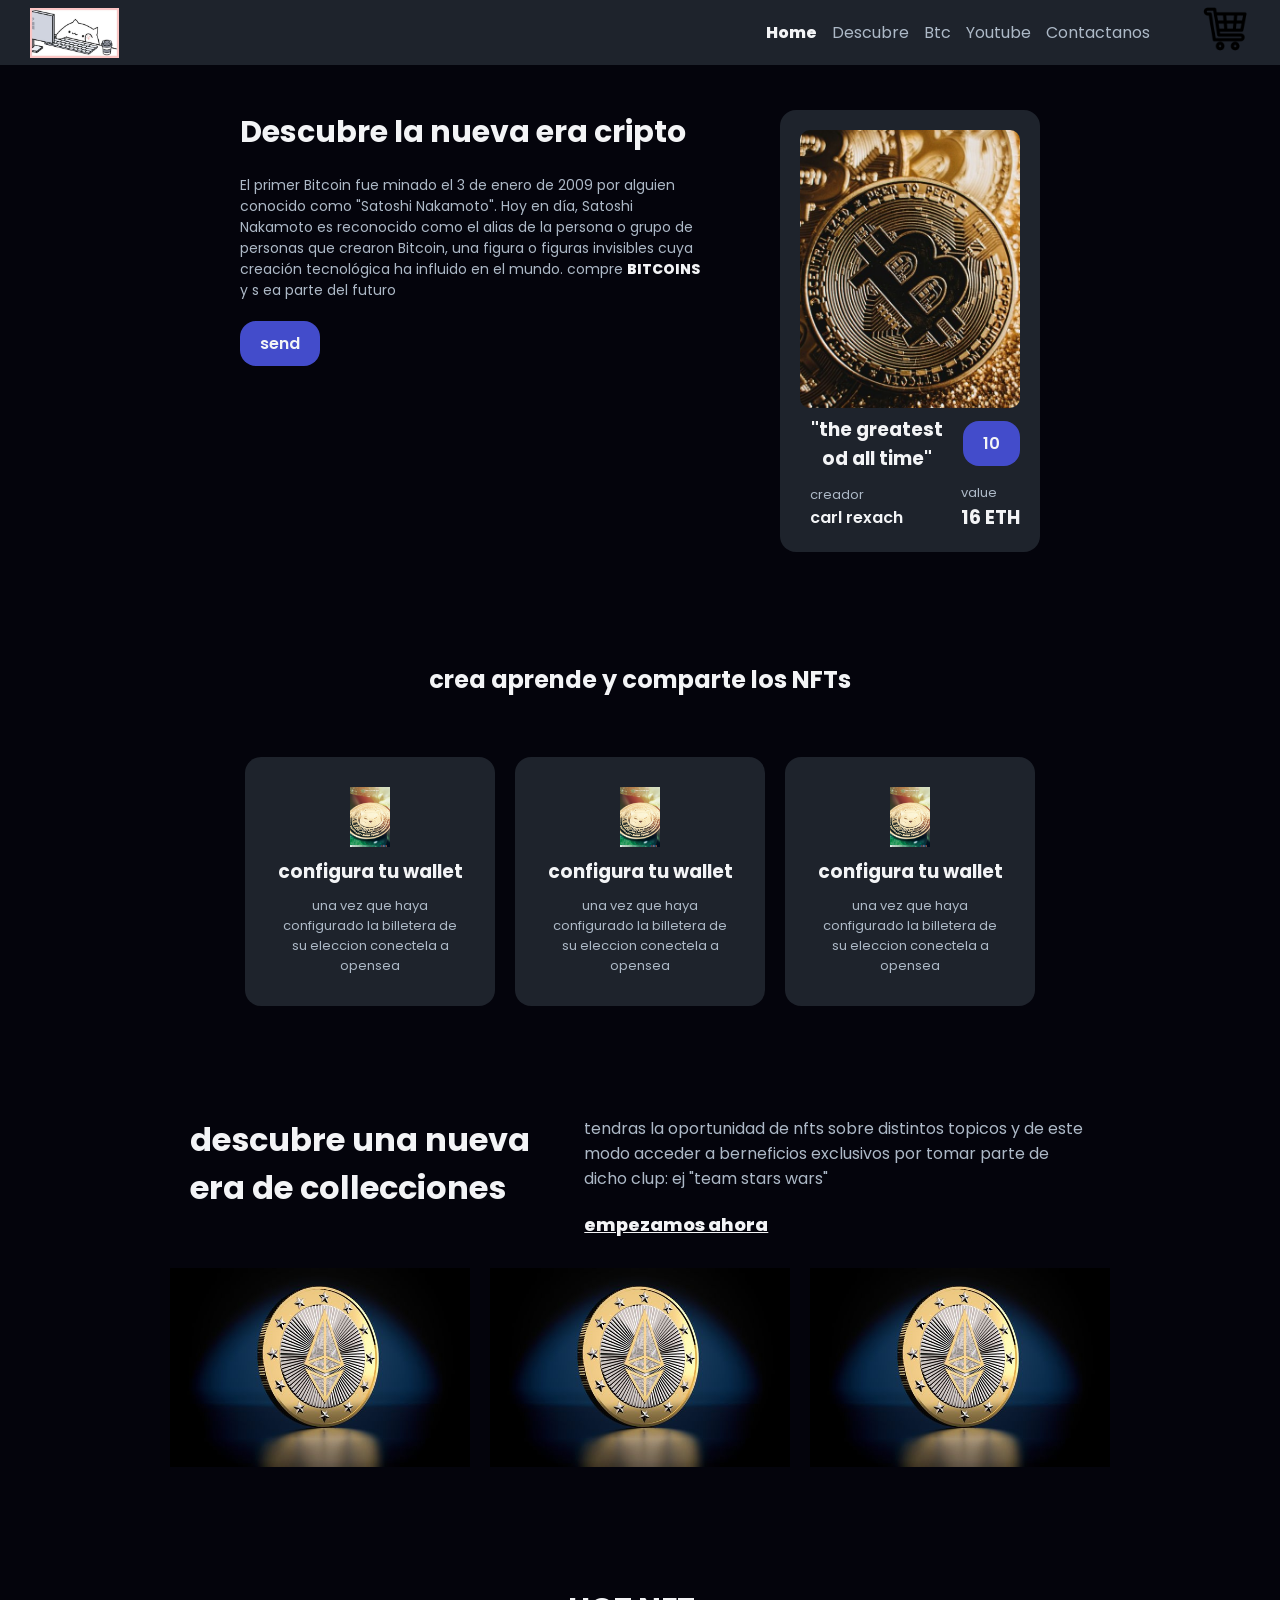
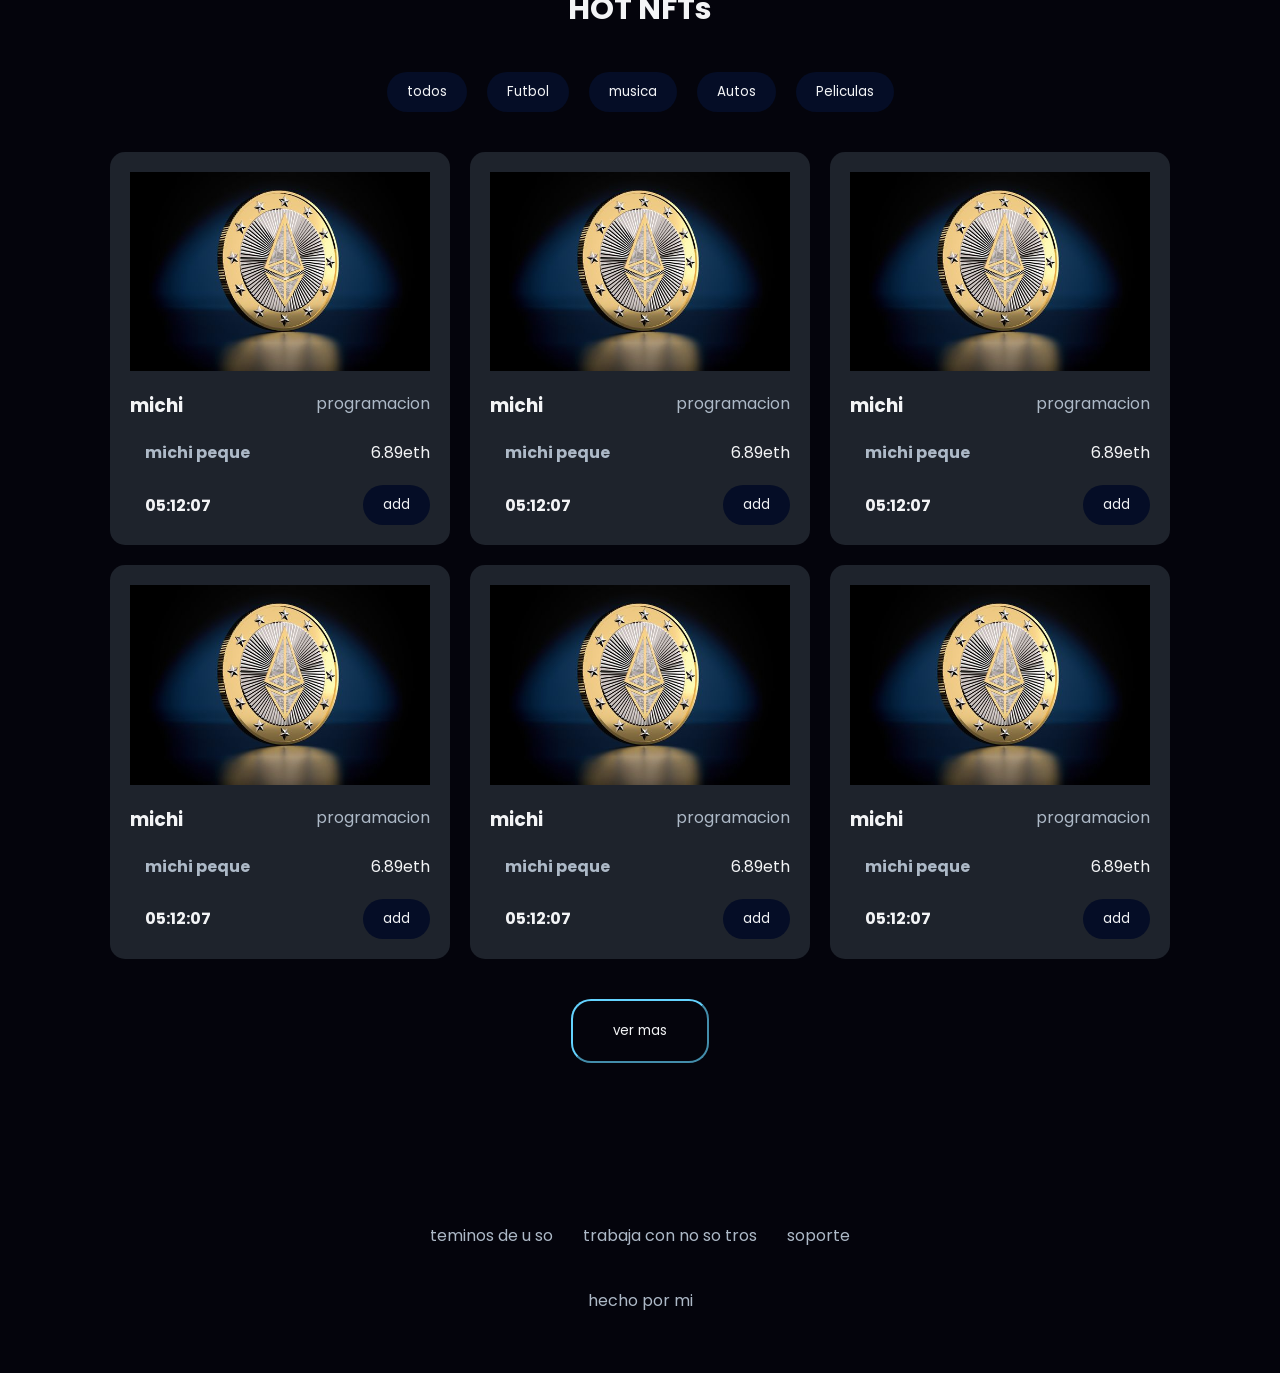
==== commit 6d2a8399: "nuevos datos" ====
--- a/index.html
+++ b/index.html
@@ -3,478 +3,324 @@
   <head>
     <meta charset="UTF-8" />
     <meta name="viewport" content="width=device-width, initial-scale=1.0" />
-    <title>CSS III</title>
-    <link rel="stylesheet" href="/css/style.css" />
+    <title>optimizacion</title>
+    <!-- <link rel="stylesheet" href="style.css" /> -->
+    <link rel="stylesheet" href="./assets/css/style.css" />
+    <!-- <link rel="stylesheet" href="http:/" /> -->
   </head>
   <body>
     <header>
-      <h1>Flexbox</h1>
-      <p>los hijos se ajustan segun el elemento padre</p>
+      <img src="./assets/img/m.jpg" alt="logo" class="logo" />
+
+      <nav class="navbar flex">
+        <label for="menu-toggle">
+          <img
+            src="./assets/img/menu.png"
+            alt="#"
+            class="menu-amburguesa carrito"
+          />
+          <!-- "https://via.placeholder.com/50" -->
+        </label>
+        <input type="checkbox" id="menu-toggle" />
+        <ul class="flex navbar-text">
+          <li class="home">Home</li>
+
+          <li>Descubre</li>
+
+          <li>Btc</li>
+
+          <li>Youtube</li>
+
+          <li>Contactanos</li>
+        </ul>
+        <label for="cart-toggle">
+          <img
+            src="./assets/img/car.png"
+            alt="#"
+            class="shopping-cart carrito"
+          />
+          <!-- "https://via.placeholder.com/50" -->
+        </label>
+        <input type="checkbox" id="cart-toggle" />
+        <div class="carrito-card">
+          <h1>Tus BITCOINS</h1>
+          <div class="compras-del-carrito">
+            <div class="carrito-texto-del-carrito">
+              <img src="./assets/img/menu.png" alt="" class="logo" />
+              <div class="texto-carrito">
+                <p>current bit</p>
+                <p>4.8 ETH</p>
+              </div>
+              <div class="carrito-cantidad-productos">
+                <span class="producto">+</span>
+                <span class="producto cantidad">1</span>
+                <span class="producto">-</span>
+              </div>
+            </div>
+          </div>
+          <!-- <div class="divisor"></div> -->
+          <div class="linea-divisoria"></div>
+          <div class="cart-total">
+            <h2>total</h2>
+            <p>4.8</p>
+          </div>
+          <div class="boton-comprar">comprar</div>
+        </div>
+        <!-- <img src="./assets/img/car.png" alt="carrito" class="carrito" /> -->
+      </nav>
     </header>
-    <main>
-      <div class="separador"></div>
-      <section>
-        <h2>propiedades del Flexbox</h2>
-        <p>
-          <strong>Flex direction:row;</strong> Esta propiedad nos va permitir
-          especificar si queremos que los flex items se dispongan en filas o
-          columnas
-          <br />
-          <strong>flex direction: column;</strong> con el valor comlumn los flex
-          items se apilan en una columna de arriba hacia abajo
-        </p>
-        <div class="container-img">
-          <img src="/img/flex.png" alt="flex.png" />
-        </div>
-        <p>
-          <strong>flex wrap</strong> el comportamiento inicial del contenedor
-          flexible es poder <b>mantener</b> los flex items en su eje sin
-          importar que las dimensiones de estos cambien.
-          <br />
-          con flex wrap vamos a poder especificar si queremos que los items
-          puedan saltar a una nueva linea si el contenedor flexible se queda sin
-          espacio
-        </p>
-        <div class="container-img">
-          <img src="/img/wrap.png" alt="wrap.png" />
-        </div>
-        <p>
-          <strong>justigy-contend :</strong> se utiliza para centrar o colocar
-          tanto izquierda como a la derecha el contenido
-        </p>
-        <div class="container-img">
-          <img src="/img/justyfi.png" alt="justyfi" srcset="" />
-        </div>
-        <p>
-          el justify tambien tiene otra caracteristica que es el espaciado que
-          permite darle diferentes formas a la estructura
-        </p>
-        <div class="container-img">
-          <img src="/img/content.png" alt="" />
+    <main class="flex">
+      <section class="discover">
+        <div class="discover-text flex">
+          <h1>Descubre la nueva era cripto</h1>
+          <p class="discover-parrafo">
+            El primer Bitcoin fue minado el 3 de enero de 2009 por alguien
+            conocido como "Satoshi Nakamoto". Hoy en día, Satoshi Nakamoto es
+            reconocido como el alias de la persona o grupo de personas que
+            crearon Bitcoin, una figura o figuras invisibles cuya creación
+            tecnológica ha influido en el mundo. compre
+            <span class="BITCOINS">BITCOINS</span> y s ea parte del futuro
+          </p>
+          <a class="send">send</a>
+        </div>
+        <!-- targeta discover -->
+        <div class="dicover-card">
+          <img src="./assets/img/bit.jpg" alt="Bitcoin" class="Bitcoin" />
+          <div class="dicover-text-card flex">
+            <div class="dicover-card-top flex">
+              <h3 class="over">"the greatest od all time"</h3>
+              <a class="send">10</a>
+            </div>
+            <div class="dicover-card-body flex">
+              <div class="dicover-card-right flex">
+                <img src="	https://via.placeholder.com/50" alt="" />
+                <div class="dicover-card-right-text">
+                  <p class="parrafo_small">creador</p>
+                  <h3 class="title-h3">carl rexach</h3>
+                </div>
+              </div>
+              <div class="discover-card-left">
+                <p class="parrafo_small">value</p>
+                <h3>16 ETH</h3>
+              </div>
+            </div>
+          </div>
         </div>
       </section>
-      <div class="separador"></div>
-
-      <section>
-        <h2>Flex direction</h2>
-        <p>row esta por defecto siempre activado</p>
-        <div class="container row">
-          <div class="caja-flex">
-            <p>1</p>
-          </div>
-          <div class="caja-flex">
-            <p>2</p>
-          </div>
-          <div class="caja-flex">
-            <p>3</p>
-          </div>
-        </div>
-        <p>row-reverse</p>
-        <div class="container reverse">
-          <div class="caja-flex">
-            <p>1</p>
-          </div>
-          <div class="caja-flex">
-            <p>2</p>
-          </div>
-          <div class="caja-flex">
-            <p>3</p>
-          </div>
-        </div>
-        <p>column</p>
-        <div class="container column">
-          <div class="caja-flex">
-            <p>1</p>
-          </div>
-          <div class="caja-flex">
-            <p>2</p>
-          </div>
-          <div class="caja-flex">
-            <p>3</p>
-          </div>
-        </div>
-        <p>column-reverse</p>
-        <div class="container column-reverse">
-          <div class="caja-flex">
-            <p>1</p>
-          </div>
-          <div class="caja-flex">
-            <p>2</p>
-          </div>
-          <div class="caja-flex">
-            <p>3</p>
+      <section class="aprender flex">
+        <h2>crea aprende y comparte los NFTs</h2>
+        <div class="aprender-box-cards flex">
+          <div class="aprender-cards flex">
+            <img src="./assets/img/shibu.jpg" alt="" class="dogue" />
+            <h3 class="aprender-cards-title">configura tu wallet</h3>
+            <p class="parrafo_small">
+              una vez que haya configurado la billetera de su eleccion conectela
+              a opensea
+            </p>
+          </div>
+          <div class="aprender-cards flex">
+            <img src="./assets/img/shibu.jpg" alt="" class="dogue" />
+            <h3 class="aprender-cards-title">configura tu wallet</h3>
+            <p class="parrafo_small">
+              una vez que haya configurado la billetera de su eleccion conectela
+              a opensea
+            </p>
+          </div>
+          <div class="aprender-cards flex">
+            <img src="./assets/img/shibu.jpg" alt="" class="dogue" />
+            <h3 class="aprender-cards-title">configura tu wallet</h3>
+            <p class="parrafo_small">
+              una vez que haya configurado la billetera de su eleccion conectela
+              a opensea
+            </p>
           </div>
         </div>
       </section>
-      <div class="separador"></div>
-      <section>
-        <h2>Flex gap ✨</h2>
-        <p>
-          gap: con esta funcion super util colocamos el mismo espacio para
-          separar cada caja entre si se debe colocar al elemento padre
-        </p>
-        <div class="container gap">
-          <div class="caja-flex">
-            <p>1</p>
-          </div>
-          <div class="caja-flex">
-            <p>2</p>
-          </div>
-          <div class="caja-flex">
-            <p>3</p>
-          </div>
+      <section class="info flex">
+        <div class="info-container">
+          <h3 class="info-container-title">
+            descubre una nueva era de collecciones
+          </h3>
+          <div class="info-text-top">
+            <div class="text-container-info">
+              <p>
+                tendras la oportunidad de nfts sobre distintos topicos y de este
+                modo acceder a berneficios exclusivos por tomar parte de dicho
+                clup: ej "team stars wars"
+              </p>
+              <a href="#" class="empezamos-ahora">empezamos ahora</a>
+            </div>
+          </div>
+        </div>
+        <div class="imagenes flex">
+          <img src="./assets/img/ete.jpg" alt="ete" class="ete" />
+          <img src="./assets/img/ete.jpg" alt="ete" class="ete" />
+          <img src="./assets/img/ete.jpg" alt="ete" class="ete" />
         </div>
       </section>
-      <div class="separador"></div>
-      <section>
-        <h2>Flex wrap</h2>
-        <p>
-          wrap:se adapta al tamaño de caja que va teniendo si achico mas el
-          contenedor se va posicionar cada cuadradito uno abajo del otro
-        </p>
-        <div class="container wrap">
-          <div class="caja-flex">
-            <p>1</p>
-          </div>
-          <div class="caja-flex">
-            <p>2</p>
-          </div>
-          <div class="caja-flex">
-            <p>3</p>
-          </div>
-          <div class="caja-flex">
-            <p>3</p>
-          </div>
-          <div class="caja-flex">
-            <p>3</p>
-          </div>
-        </div>
-        <p>no-wrap</p>
-        <p>
-          se va haciendo mas y mas pequeña cada caja y adaptando a ese pequelo
-          espacio que le quedo
-        </p>
-        <div class="container no-wrap">
-          <div class="caja-flex">
-            <p>1</p>
-          </div>
-          <div class="caja-flex">
-            <p>2</p>
-          </div>
-          <div class="caja-flex">
-            <p>3</p>
-          </div>
-        </div>
-      </section>
-      <div class="separador"></div>
-      <section>
-        <h2>flex flow</h2>
-        <p>te ahorras de escribir 2 lineas la flex-direction y la flex-wrap</p>
-        <div class="container flow">
-          <div class="caja-flex">
-            <p>1</p>
-          </div>
-          <div class="caja-flex">
-            <p>2</p>
-          </div>
-          <div class="caja-flex">
-            <p>3</p>
-          </div>
-        </div>
-      </section>
-      <div class="separador"></div>
-      <section>
-        <h2>justify contend</h2>
-        <p>esto se utiliza para acomodar el texto a donde queremos</p>
-        <p>flex-start: este es el comportamiento por defecto del contenido</p>
-        <div class="container jc-stark">
-          <div class="caja-flex">
-            <p>1</p>
-          </div>
-          <div class="caja-flex">
-            <p>2</p>
-          </div>
-          <div class="caja-flex">
-            <p>3</p>
-          </div>
-        </div>
-        <p>flex-end: acomoda el texto al final</p>
-        <div class="container flex-end">
-          <div class="caja-flex">
-            <p>1</p>
-          </div>
-          <div class="caja-flex">
-            <p>2</p>
-          </div>
-          <div class="caja-flex">
-            <p>3</p>
-          </div>
-        </div>
-        <p>flex-center: centra el texto</p>
-        <div class="container center">
-          <div class="caja-flex">
-            <p>1</p>
-          </div>
-          <div class="caja-flex">
-            <p>2</p>
-          </div>
-          <div class="caja-flex">
-            <p>3</p>
-          </div>
-        </div>
-        <p>space between:</p>
-        <div class="container between">
-          <div class="caja-flex">
-            <p>1</p>
-          </div>
-          <div class="caja-flex">
-            <p>2</p>
-          </div>
-          <div class="caja-flex">
-            <p>3</p>
-          </div>
-        </div>
-        <div class="container between">
-          <div class="caja-flex">
-            <p>1</p>
-          </div>
-          <div class="caja-flex">
-            <p>3</p>
-          </div>
-        </div>
-        <p>space around:</p>
-        <div class="container around">
-          <div class="caja-flex">
-            <p>1</p>
-          </div>
-          <div class="caja-flex">
-            <p>2</p>
-          </div>
-          <div class="caja-flex">
-            <p>3</p>
-          </div>
-        </div>
-        <p>space evenly:</p>
-        <div class="container evenly">
-          <div class="caja-flex">
-            <p>1</p>
-          </div>
-          <div class="caja-flex">
-            <p>2</p>
-          </div>
-          <div class="caja-flex">
-            <p>3</p>
-          </div>
-        </div>
-      </section>
-      <div class="separador"></div>
-      <section>
-        <h2>align-itenms</h2>
-        <p>align-content trabaja en el eje y</p>
-        <p>flex start: este es el comportamiento por defecto</p>
-        <div class="column-container start">
-          <div class="caja-flex">
-            <p>1</p>
-          </div>
-          <div class="caja-flex">
-            <p>2</p>
-          </div>
-          <div class="caja-flex">
-            <p>3</p>
-          </div>
-        </div>
-        <p>flex-end: coloca el elemento al final del eje y</p>
-        <div class="column-container end">
-          <div class="caja-flex">
-            <p>1</p>
-          </div>
-          <div class="caja-flex">
-            <p>2</p>
-          </div>
-          <div class="caja-flex">
-            <p>3</p>
-          </div>
-        </div>
-        <p>center: coloca el elemento en el centro del eje y</p>
-        <div class="column-container center-alig">
-          <div class="caja-flex">
-            <p>1</p>
-          </div>
-          <div class="caja-flex">
-            <p>2</p>
-          </div>
-          <div class="caja-flex">
-            <p>3</p>
-          </div>
-        </div>
-        <p>stretch:</p>
-        <div class="column-container-stretch align-stretch">
-          <div class="caja-flex-nueva">
-            <p>1</p>
-          </div>
-          <div class="caja-flex-nueva">
-            <p>2</p>
-          </div>
-          <div class="caja-flex-nueva">
-            <p>3</p>
-          </div>
-        </div>
-        <p>baseline:</p>
-        <div class="column-container align-baseline">
-          <div class="caja-flex-baseline baseline-1">
-            <p>1</p>
-          </div>
-          <div class="caja-flex-baseline baseline-2">
-            <p>2</p>
-          </div>
-          <div class="caja-flex-baseline baseline-3">
-            <p>3</p>
-          </div>
-        </div>
-      </section>
-      <div class="separador"></div>
-      <section>
-        <h2>align-content</h2>
-        <p>flex-start:</p>
-        <div class="ac-container ac-stark">
-          <div class="caja-flex">
-            <p>1</p>
-          </div>
-          <div class="caja-flex">
-            <p>2</p>
-          </div>
-          <div class="caja-flex">
-            <p>3</p>
-          </div>
-        </div>
-        <p>flex-end:</p>
-        <div class="ac-container ac-end">
-          <div class="caja-flex">
-            <p>1</p>
-          </div>
-          <div class="caja-flex">
-            <p>2</p>
-          </div>
-          <div class="caja-flex">
-            <p>3</p>
-          </div>
-        </div>
-
-        <p>flex-center:</p>
-        <div class="ac-container ac-center">
-          <div class="caja-flex">
-            <p>1</p>
-          </div>
-          <div class="caja-flex">
-            <p>2</p>
-          </div>
-          <div class="caja-flex">
-            <p>3</p>
-          </div>
-        </div>
-        <p>flex-between:</p>
-        <div class="ac-container ac-between">
-          <div class="caja-flex">
-            <p>1</p>
-          </div>
-          <div class="caja-flex">
-            <p>2</p>
-          </div>
-          <div class="caja-flex">
-            <p>3</p>
-          </div>
-        </div>
-
-        <p>flex-around:</p>
-        <div class="ac-container ac-around">
-          <div class="caja-flex">
-            <p>1</p>
-          </div>
-          <div class="caja-flex">
-            <p>2</p>
-          </div>
-          <div class="caja-flex">
-            <p>3</p>
-          </div>
-        </div>
-
-        <p>flex-stretch:</p>
-        <div class="ac-container ac-stretch">
-          <div class="caja-flex caja-stretch">
-            <p>1</p>
-          </div>
-          <div class="caja-flex caja-stretch">
-            <p>2</p>
-          </div>
-          <div class="caja-flex caja-stretch">
-            <p>3</p>
-          </div>
-        </div>
-      </section>
-      <div class="separador"></div>
-      <section>
-        <h2>propiedades para los hijos</h2>
-        <p>order</p>
-        <div class="container flex">
-          <div class="caja-flex order1">
-            <p>1</p>
-          </div>
-          <div class="caja-flex order2">
-            <p>2</p>
-          </div>
-          <div class="caja-flex order3">
-            <p>3</p>
-          </div>
-        </div>
-        <p>flex grow</p>
-        <div class="container flex">
-          <div class="caja-flex grow1">
-            <p>1</p>
-          </div>
-          <div class="caja-flex grow2">
-            <p>2</p>
-          </div>
-          <div class="caja-flex grow3">
-            <p>3</p>
-          </div>
-        </div>
-        <p>flex shrink</p>
-        <div class="container flex contenedor-shrink">
-          <div class="caja-flex shrink-1">
-            <p>1</p>
-          </div>
-          <div class="caja-flex shrink-2">
-            <p>2</p>
-          </div>
-          <div class="caja-flex shrink-3">
-            <p>3</p>
-          </div>
-        </div>
-        <p>flex basis : sirve para darle el tamaño desde el hijo</p>
-        <div class="container flex">
-          <div class="caja-flex basis1">
-            <p>1</p>
-          </div>
-          <div class="caja-flex basis2">
-            <p>2</p>
-          </div>
-          <div class="caja-flex basis3">
-            <p>3</p>
-          </div>
-        </div>
-        <p>flex basis : sirve para darle el tamaño desde el hijo</p>
-        <div class="container flex self">
-          <div class="caja-flex self-1">
-            <p>1</p>
-          </div>
-          <div class="caja-flex self-2">
-            <p>2</p>
-          </div>
-          <div class="caja-flex self-3">
-            <p>3</p>
-          </div>
+      <section class="btc flex">
+        <div class="btc-top">
+          <h3 class="ttitle-nft">HOT NFTs</h3>
+          <div class="btc-buttons flex">
+            <button class="btc-btn">todos</button>
+            <button class="btc-btn">Futbol</button>
+            <button class="btc-btn">musica</button>
+            <button class="btc-btn">Autos</button>
+            <button class="btc-btn">Peliculas</button>
+          </div>
+          <div class="container-cards">
+            <div class="btc-cards">
+              <div class="btc-card">
+                <img src="./assets/img/ete.jpg" alt="ete" class="ete" />
+                <div class="btc-card-top">
+                  <h3>michi</h3>
+                  <p class="gris">programacion</p>
+                </div>
+                <div class="btc-card-center flex">
+                  <div class="btc-card-center-left flex">
+                    <img src="	https://via.placeholder.com/20" alt="" />
+                    <p class="gris">michi peque</p>
+                  </div>
+                  <span>6.89eth</span>
+                </div>
+                <div class="btc-card-button flex">
+                  <div class="btc-card-center-left flex">
+                    <img src="	https://via.placeholder.com/20" alt="" />
+                    <p>05:12:07</p>
+                  </div>
+                  <button class="btc-btn">add</button>
+                </div>
+              </div>
+            </div>
+            <div class="btc-cards">
+              <div class="btc-card">
+                <img src="./assets/img/ete.jpg" alt="ete" class="ete" />
+                <div class="btc-card-top">
+                  <h3>michi</h3>
+                  <p class="gris">programacion</p>
+                </div>
+                <div class="btc-card-center flex">
+                  <div class="btc-card-center-left flex">
+                    <img src="	https://via.placeholder.com/20" alt="" />
+                    <p class="gris">michi peque</p>
+                  </div>
+                  <span>6.89eth</span>
+                </div>
+                <div class="btc-card-button flex">
+                  <div class="btc-card-center-left flex">
+                    <img src="	https://via.placeholder.com/20" alt="" />
+                    <p>05:12:07</p>
+                  </div>
+                  <button class="btc-btn">add</button>
+                </div>
+              </div>
+            </div>
+            <div class="btc-cards">
+              <div class="btc-card">
+                <img src="./assets/img/ete.jpg" alt="ete" class="ete" />
+                <div class="btc-card-top">
+                  <h3>michi</h3>
+                  <p class="gris">programacion</p>
+                </div>
+                <div class="btc-card-center flex">
+                  <div class="btc-card-center-left flex">
+                    <img src="	https://via.placeholder.com/20" alt="" />
+                    <p class="gris">michi peque</p>
+                  </div>
+                  <span>6.89eth</span>
+                </div>
+                <div class="btc-card-button flex">
+                  <div class="btc-card-center-left flex">
+                    <img src="	https://via.placeholder.com/20" alt="" />
+                    <p>05:12:07</p>
+                  </div>
+                  <button class="btc-btn">add</button>
+                </div>
+              </div>
+            </div>
+            <div class="btc-cards">
+              <div class="btc-card">
+                <img src="./assets/img/ete.jpg" alt="ete" class="ete" />
+                <div class="btc-card-top">
+                  <h3>michi</h3>
+                  <p class="gris">programacion</p>
+                </div>
+                <div class="btc-card-center flex">
+                  <div class="btc-card-center-left flex">
+                    <img src="	https://via.placeholder.com/20" alt="" />
+                    <p class="gris">michi peque</p>
+                  </div>
+                  <span>6.89eth</span>
+                </div>
+                <div class="btc-card-button flex">
+                  <div class="btc-card-center-left flex">
+                    <img src="	https://via.placeholder.com/20" alt="" />
+                    <p>05:12:07</p>
+                  </div>
+                  <button class="btc-btn">add</button>
+                </div>
+              </div>
+            </div>
+            <div class="btc-cards">
+              <div class="btc-card">
+                <img src="./assets/img/ete.jpg" alt="ete" class="ete" />
+                <div class="btc-card-top">
+                  <h3>michi</h3>
+                  <p class="gris">programacion</p>
+                </div>
+                <div class="btc-card-center flex">
+                  <div class="btc-card-center-left flex">
+                    <img src="	https://via.placeholder.com/20" alt="" />
+                    <p class="gris">michi peque</p>
+                  </div>
+                  <span>6.89eth</span>
+                </div>
+                <div class="btc-card-button flex">
+                  <div class="btc-card-center-left flex">
+                    <img src="	https://via.placeholder.com/20" alt="" />
+                    <p>05:12:07</p>
+                  </div>
+                  <button class="btc-btn">add</button>
+                </div>
+              </div>
+            </div>
+            <div class="btc-cards">
+              <div class="btc-card">
+                <img src="./assets/img/ete.jpg" alt="ete" class="ete" />
+                <div class="btc-card-top">
+                  <h3>michi</h3>
+                  <p class="gris">programacion</p>
+                </div>
+                <div class="btc-card-center flex">
+                  <div class="btc-card-center-left flex">
+                    <img src="	https://via.placeholder.com/20" alt="" />
+                    <p class="gris">michi peque</p>
+                  </div>
+                  <span>6.89eth</span>
+                </div>
+                <div class="btc-card-button flex">
+                  <div class="btc-card-center-left flex">
+                    <img src="	https://via.placeholder.com/20" alt="" />
+                    <p>05:12:07</p>
+                  </div>
+                  <button class="btc-btn">add</button>
+                </div>
+              </div>
+            </div>
+          </div>
+          <button class="vermas">ver mas</button>
         </div>
       </section>
     </main>
+    <footer class="flex">
+      <nav>
+        <ul class="navbar-footer flex">
+          <li>teminos de u so</li>
+          <li>trabaja con no so tros</li>
+          <li>soporte</li>
+        </ul>
+      </nav>
+      <p class="navbar-footer">hecho por mi</p>
+    </footer>
   </body>
 </html>
--- a/assets/css/style.css
+++ b/assets/css/style.css
@@ -0,0 +1,428 @@
+@import url("https://fonts.googleapis.com/css2?family=Poppins:ital,wght@0,100;0,200;0,300;0,400;0,500;0,600;0,700;0,800;0,900;1,100;1,200;1,300;1,400;1,500;1,600;1,700;1,800;1,900&display=swap");
+
+:root {
+  /* colours  */
+  --background: rgb(4, 4, 12); /* background-color */
+  --primary: rgb(67, 76, 203);
+  --secondary: #1e232c;
+  --btn-lg: #050d26;
+  --bg-azul-10: #e9eeff;
+  --bg-white: #fff;
+  --bg-electric: #f0fbff;
+  --nav-bg: #0f1525;
+
+  /* text colours  */
+  --text-gray: #adb9c7;
+  --text-white: #f3f4f6;
+
+  /* decoration  */
+  --fire: #ff6d00;
+  --electric: #64d3ff;
+}
+* {
+  padding: 0;
+  box-sizing: border-box;
+  margin: 0;
+  color: var(--text-white);
+  list-style: none;
+  font-family: "Poppins";
+  /* border: 1px solid red; */
+}
+.flex {
+  display: flex;
+  align-items: center;
+  justify-content: center;
+}
+/* ============  header  ============ */
+header {
+  top: 0;
+  height: 65px;
+  width: 100%;
+  background-color: var(--secondary);
+  display: flex;
+  position: fixed;
+  align-items: center;
+  justify-content: space-between;
+  gap: 10px;
+  padding: 0 30px;
+}
+.navbar {
+  gap: 50px;
+}
+.navbar > ul > li {
+  color: var(--text-gray);
+  font-weight: 400;
+  cursor: pointer;
+}
+ul > li.home {
+  font-weight: 800;
+  color: var(--text-white);
+}
+.logo {
+  height: 50px;
+}
+.carrito {
+  height: 50px;
+  cursor: pointer;
+}
+.navbar-text {
+  gap: 15px;
+}
+
+/* ============  main  ============ */
+main {
+  background-color: var(--background);
+  flex-direction: column;
+}
+/* ============  desubre  ============ */
+
+section {
+  display: flex;
+  align-items: start;
+  margin-top: 110px;
+  max-width: 800px;
+}
+.discover {
+  gap: 75px;
+}
+.discover-text {
+  flex-direction: column;
+  align-items: start;
+  gap: 20px;
+}
+.Bitcoin {
+  width: 220px;
+  border-radius: 10px;
+}
+.send {
+  background-color: var(--primary);
+  padding: 10px 20px;
+  border-radius: 1rem;
+  font-weight: 600;
+}
+.discover-parrafo {
+  color: var(--text-gray);
+  font-size: 14px;
+}
+.BITCOINS {
+  font-weight: 800;
+}
+/* <!-- targeta discover --> */
+.dicover-card {
+  background-color: var(--secondary);
+  padding: 20px;
+  border-radius: 1rem;
+}
+.discover-text > h1 {
+  font-size: 30px;
+}
+.dicover-text-card {
+  justify-content: space-between;
+  flex-direction: column;
+  gap: 10px;
+}
+.dicover-card-top {
+  gap: 10px;
+  text-align: center;
+}
+.dicover-card-body {
+  display: flex;
+  width: 100%;
+  justify-content: space-between;
+  align-items: center;
+}
+.dicover-card-right {
+  gap: 10px;
+}
+.title-h3 {
+  font-size: medium;
+  font-weight: 600;
+}
+.parrafo_small {
+  color: var(--text-gray);
+  font-size: small;
+}
+
+/* ==========   aprende =================== */
+.aprender {
+  flex-direction: column;
+  gap: 60px;
+}
+.aprender-box-cards {
+  gap: 20px;
+}
+.aprender-cards {
+  flex-direction: column;
+  background-color: var(--secondary);
+  width: 250px;
+  padding: 30px;
+  gap: 10px;
+  text-align: center;
+  border-radius: 1rem;
+}
+.aprender-cards-title-title {
+  font-weight: 00;
+  font-size: 800;
+}
+.dogue {
+  height: 60px;
+}
+/* ============= info ===================== */
+.info {
+  display: flex;
+  flex-direction: column;
+  max-width: 100%;
+  gap: 20px;
+}
+
+.ete {
+  width: 300px;
+}
+.info-container {
+  max-width: 900px;
+  gap: 20px;
+  display: flex;
+}
+.info-container-title {
+  font-size: xx-large;
+  width: 100%;
+}
+.info-text-top {
+  align-items: center;
+  justify-content: center;
+}
+
+.text-container-info p {
+  color: var(--text-gray);
+}
+.empezamos-ahora {
+  top: 20px;
+  font-weight: 800;
+  font-size: large;
+}
+.text-container-info {
+  display: flex;
+  gap: 20px;
+  flex-direction: column;
+}
+.imagenes {
+  gap: 20px;
+  margin: 10px;
+}
+
+/* ======= btc ============= */
+.btc {
+  max-width: 1200px;
+  margin-bottom: 100px;
+}
+
+.btc-top {
+  flex-direction: column;
+  gap: 40px;
+  display: flex;
+  align-items: center;
+}
+.ttitle-nft {
+  font-size: 30px;
+}
+.btc-buttons {
+  gap: 20px;
+}
+.btc-btn {
+  color: var(--text-white);
+  background-color: var(--btn-lg);
+  padding: 10px 20px;
+  border-radius: 20px;
+}
+.btc-card {
+  display: flex;
+  /* align-items: center; */
+  flex-direction: column;
+  background-color: var(--secondary);
+  padding: 20px;
+  border-radius: 15px;
+  max-width: 100%;
+  gap: 20px;
+}
+.btc-card-top {
+  max-width: 100%;
+  display: flex;
+  justify-content: space-between;
+}
+.btc-card-center {
+  justify-content: space-between;
+}
+.btc-card-button {
+  justify-content: space-between;
+}
+.btc-card-center-left {
+  gap: 15px;
+}
+.btc-btn {
+  border: none;
+}
+.gris {
+  color: var(--text-gray);
+}
+.btc-card-center-left > p {
+  font-weight: 700;
+}
+.container-cards {
+  display: flex;
+  align-items: center;
+  justify-content: center;
+  gap: 20px;
+  flex-wrap: wrap;
+}
+.vermas {
+  background-color: transparent;
+  padding: 20px 40px;
+  border-radius: 20px;
+  border-color: var(--electric);
+}
+footer {
+  background-color: var(--background);
+  padding: 60px;
+  gap: 40px;
+  flex-direction: column;
+  color: var(--btn-lg);
+}
+.navbar-footer {
+  gap: 30px;
+  color: var(--text-gray);
+}
+.navbar-footer > li {
+  color: var(--text-gray);
+}
+.menu-amburguesa {
+  display: none;
+}
+#menu-toggle,
+#cart-toggle {
+  display: none;
+}
+.carrito-card {
+  display: flex;
+  flex-direction: column;
+  position: absolute;
+  right: 0;
+  top: 65px;
+  background-color: rgb(40, 30, 71);
+  padding: 20px;
+  height: calc(100vh - 65px);
+  overflow-y: scroll;
+  display: none;
+  gap: 12px;
+}
+#cart-toggle:checked + .carrito-card {
+  display: flex;
+}
+.carrito-card::-webkit-scrollbar {
+  width: 0; /* Ancho del scrollbar a 0 */
+}
+.compras-del-carrito {
+  background-color: var(--btn-lg);
+  border-radius: 15px;
+}
+.carrito-texto-del-carrito {
+  justify-content: center;
+  display: flex;
+  align-items: center;
+  padding: 10px;
+  gap: 20px;
+  font-weight: 300;
+}
+.carrito-cantidad-productos {
+  gap: 50px;
+}
+.producto {
+  font-weight: 600;
+  padding: 2px 8px;
+  border-radius: 5px;
+  margin: 5px;
+  border: 1.5px solid #b7ebff;
+}
+.cantidad {
+  border: 0px;
+}
+.linea-divisoria {
+  height: 2px;
+  width: 97%;
+  background-color: var(--electric);
+}
+.boton-comprar {
+  background-color: var(--btn-lg);
+  align-items: center;
+  padding: 15px;
+  border-radius: 12px;
+}
+.cart-total {
+  display: flex;
+  align-items: center;
+  justify-content: space-between;
+}
+/* ============  media queries  ===================================================== */
+/* (max-width: 576px) */
+@media (max-width: 1000px) {
+  .navbar-text {
+    flex-direction: column;
+    position: fixed;
+    width: 95%;
+    /* height: ; */
+    right: 0px;
+    top: 65px;
+    background-color: rgb(32, 12, 89);
+    align-items: start;
+    margin: 0 2.5%;
+    padding: 20px;
+    font-weight: 800;
+    border: 2px solid rgb(104, 151, 222);
+    border-radius: 0px 0px 1rem 1rem;
+    border-top: 0px;
+    display: none;
+  }
+  .menu-amburguesa {
+    display: flex;
+  }
+  #menu-toggle:checked + ul {
+    display: flex;
+  }
+  /* =========== main ============== */
+  .discover {
+    width: 100%;
+    align-items: center;
+    justify-content: center;
+  }
+  .discover-text {
+    max-width: 80%;
+    align-items: center;
+    text-align: center;
+  }
+  .dicover-card {
+    display: none;
+  }
+  .aprender-box-cards {
+    flex-wrap: wrap;
+    margin: 20px;
+  }
+  .info-container {
+    width: 80%;
+    flex-direction: column;
+    text-align: center;
+  }
+  .imagenes {
+    flex-wrap: wrap;
+  }
+  .btc-buttons {
+    max-width: 350px;
+    flex-wrap: wrap;
+  }
+  .aprender {
+    text-align: center;
+  }
+}
+/* @media (max-width: 800px) {
+  .navbar-text {
+    display: none;
+  }
+} */
